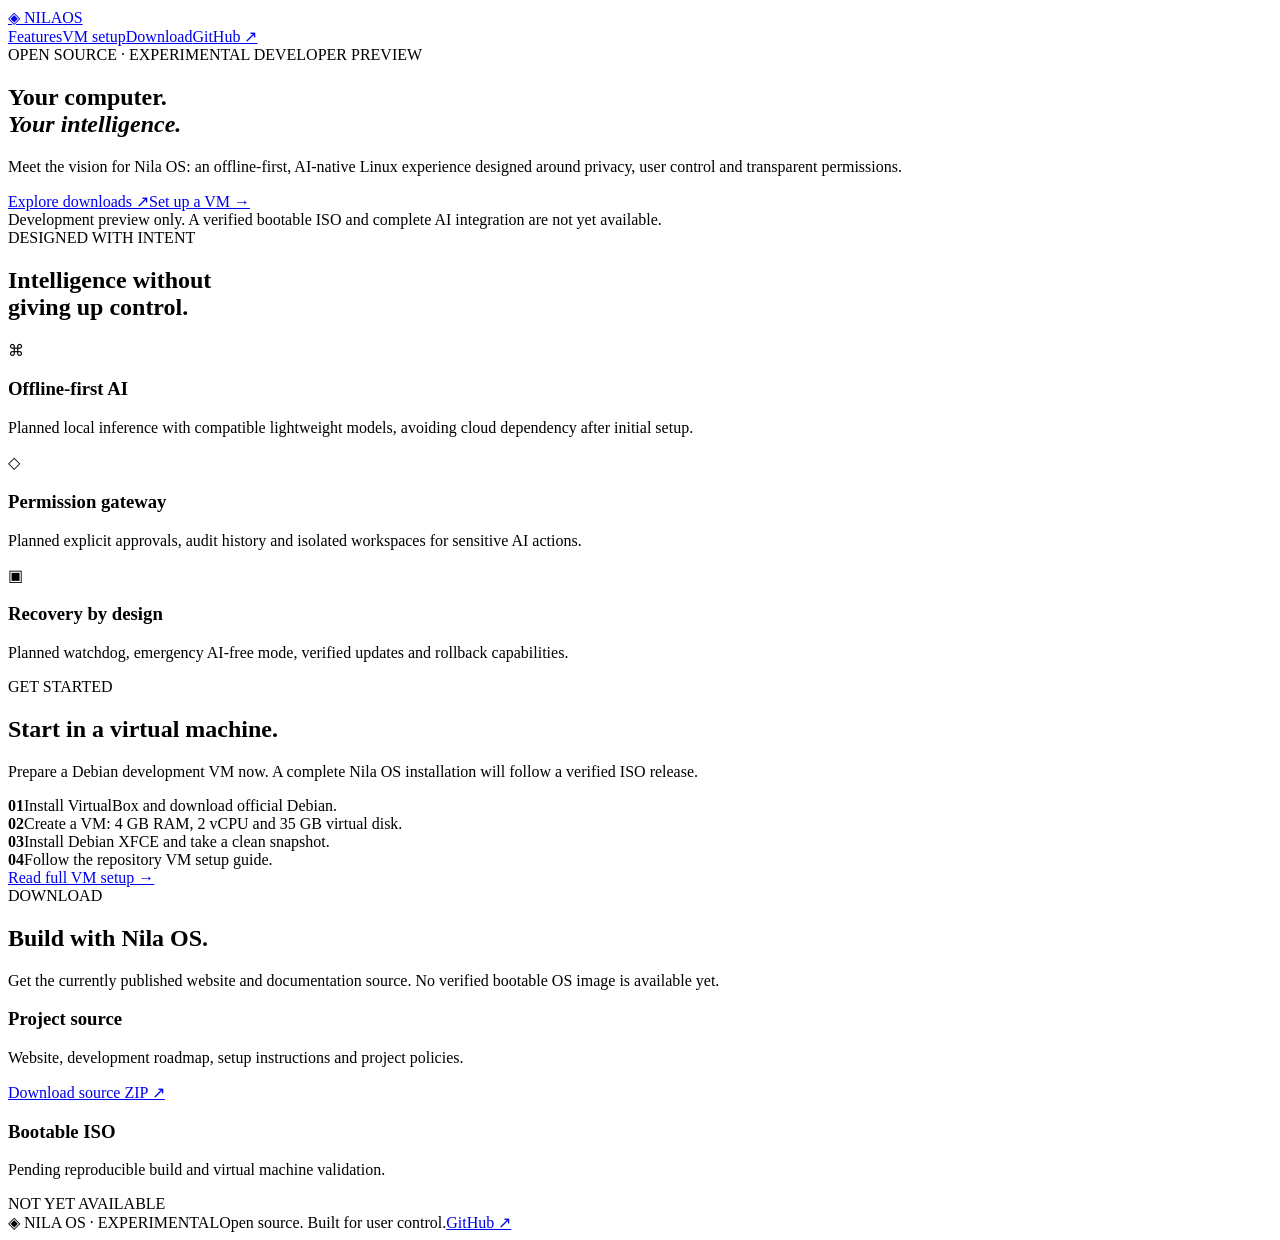
==== site/index.html @ c25e47f3 "Add Nila OS website and professional project documentation" ====
<!doctype html><html lang="en"><head><meta charset="utf-8"><meta name="viewport" content="width=device-width,initial-scale=1"><meta name="theme-color" content="#07130f"><meta name="description" content="Nila OS — experimental offline-first AI-native Linux project. Explore the roadmap, source and VM setup."><title>Nila OS — Your computer, your intelligence.</title><link rel="stylesheet" href="style.css"></head><body><header><a class="logo" href="#">◈ NILA<span>OS</span></a><nav><a href="#features">Features</a><a href="#install">VM setup</a><a href="#download">Download</a><a href="https://github.com/nadeemmhdm/nila-os">GitHub ↗</a></nav></header><main><section class="hero"><div class="eyebrow"><span class="dot"></span> OPEN SOURCE · EXPERIMENTAL DEVELOPER PREVIEW</div><h1>Your computer.<br><em>Your intelligence.</em></h1><p>Meet the vision for Nila OS: an offline-first, AI-native Linux experience designed around privacy, user control and transparent permissions.</p><div class="actions"><a class="primary" href="#download">Explore downloads ↗</a><a class="secondary" href="#install">Set up a VM →</a></div><div class="notice">Development preview only. A verified bootable ISO and complete AI integration are not yet available.</div></section><section id="features"><div class="eyebrow">DESIGNED WITH INTENT</div><h2>Intelligence without<br>giving up control.</h2><div class="grid"><article><div class="symbol">⌘</div><h3>Offline-first AI</h3><p>Planned local inference with compatible lightweight models, avoiding cloud dependency after initial setup.</p></article><article><div class="symbol">◇</div><h3>Permission gateway</h3><p>Planned explicit approvals, audit history and isolated workspaces for sensitive AI actions.</p></article><article><div class="symbol">▣</div><h3>Recovery by design</h3><p>Planned watchdog, emergency AI-free mode, verified updates and rollback capabilities.</p></article></div></section><section id="install"><div class="eyebrow">GET STARTED</div><h2>Start in a virtual machine.</h2><p>Prepare a Debian development VM now. A complete Nila OS installation will follow a verified ISO release.</p><div class="steps"><div><b>01</b><span>Install VirtualBox and download official Debian.</span></div><div><b>02</b><span>Create a VM: 4 GB RAM, 2 vCPU and 35 GB virtual disk.</span></div><div><b>03</b><span>Install Debian XFCE and take a clean snapshot.</span></div><div><b>04</b><span>Follow the repository VM setup guide.</span></div></div><a class="secondary" href="https://github.com/nadeemmhdm/nila-os/blob/main/docs/VM_SETUP.md">Read full VM setup →</a></section><section id="download"><div class="eyebrow">DOWNLOAD</div><h2>Build with Nila OS.</h2><p>Get the currently published website and documentation source. No verified bootable OS image is available yet.</p><div class="download"><div><h3>Project source</h3><p>Website, development roadmap, setup instructions and project policies.</p></div><a class="primary" href="https://github.com/nadeemmhdm/nila-os/archive/refs/heads/main.zip">Download source ZIP ↗</a></div><div class="download"><div><h3>Bootable ISO</h3><p>Pending reproducible build and virtual machine validation.</p></div><span class="unavailable">NOT YET AVAILABLE</span></div></section></main><footer><span>◈ NILA OS · EXPERIMENTAL</span><span>Open source. Built for user control.</span><a href="https://github.com/nadeemmhdm/nila-os">GitHub ↗</a></footer></body></html>
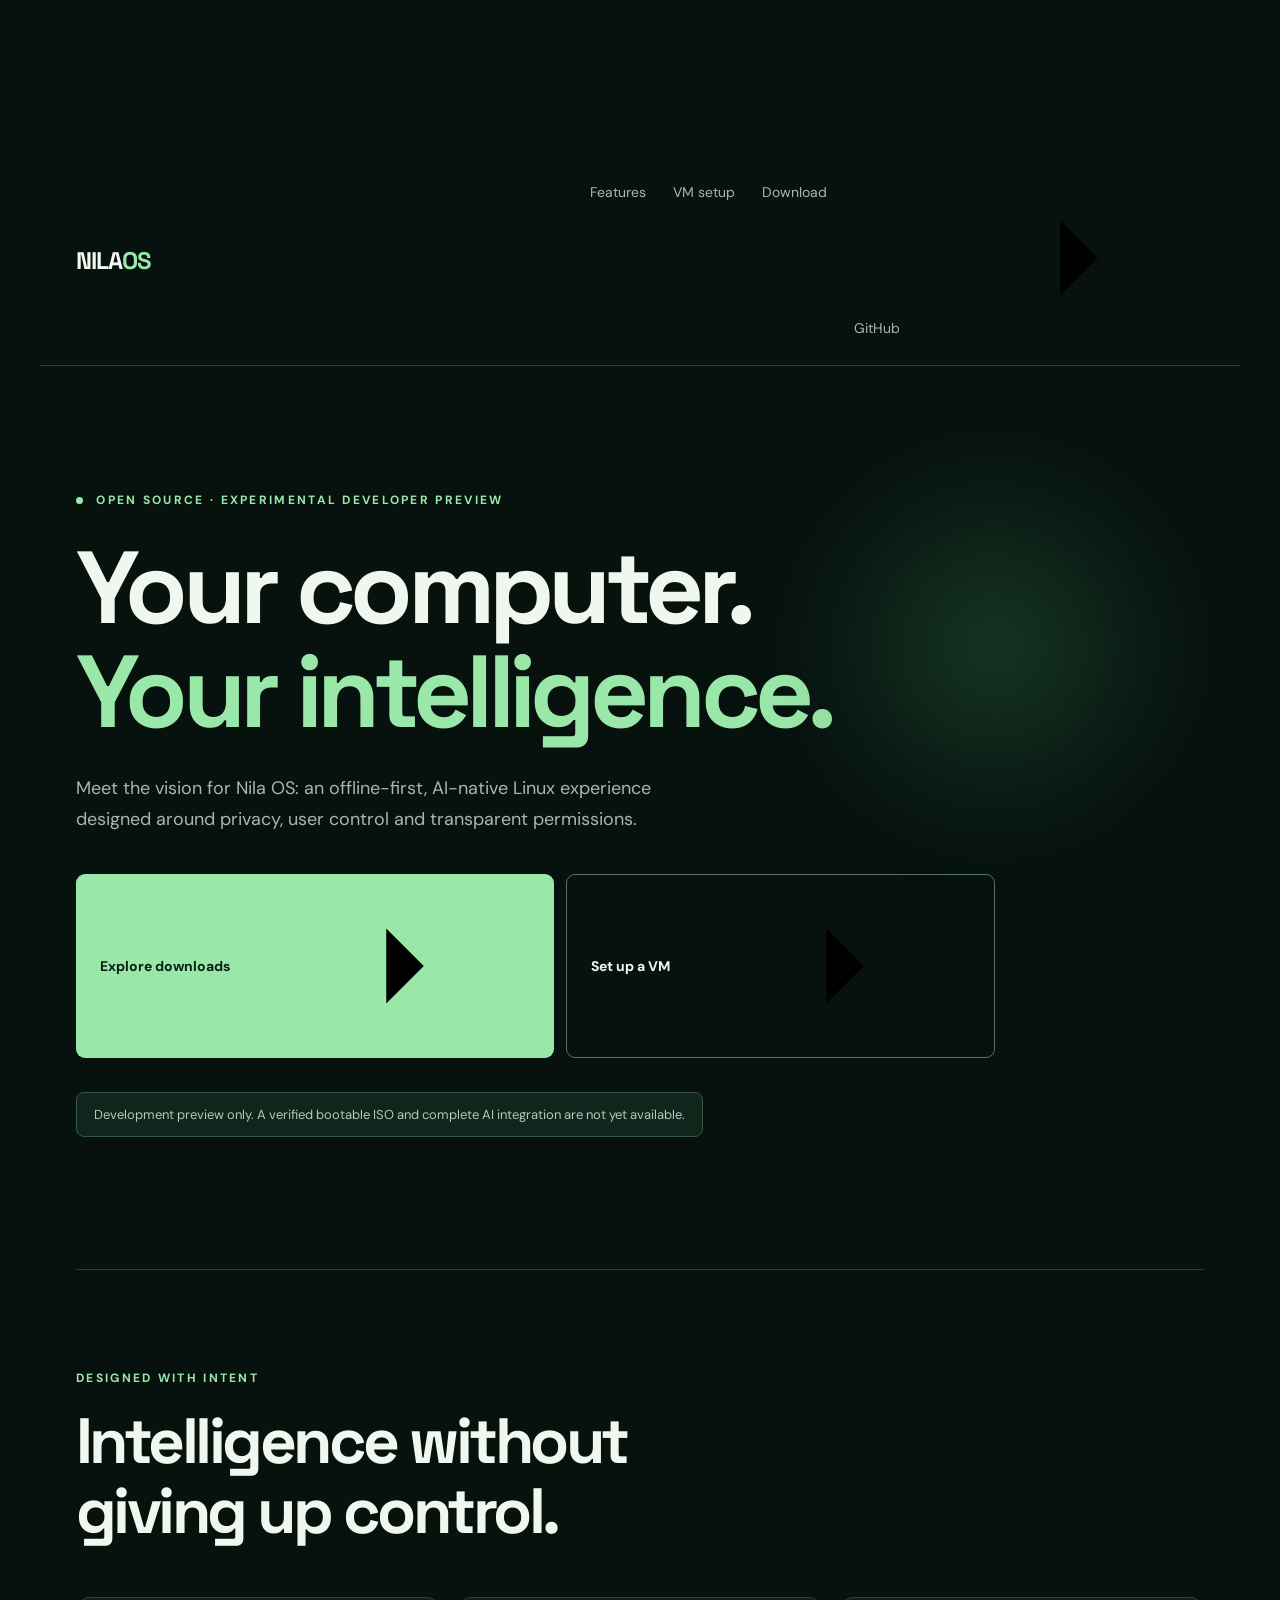
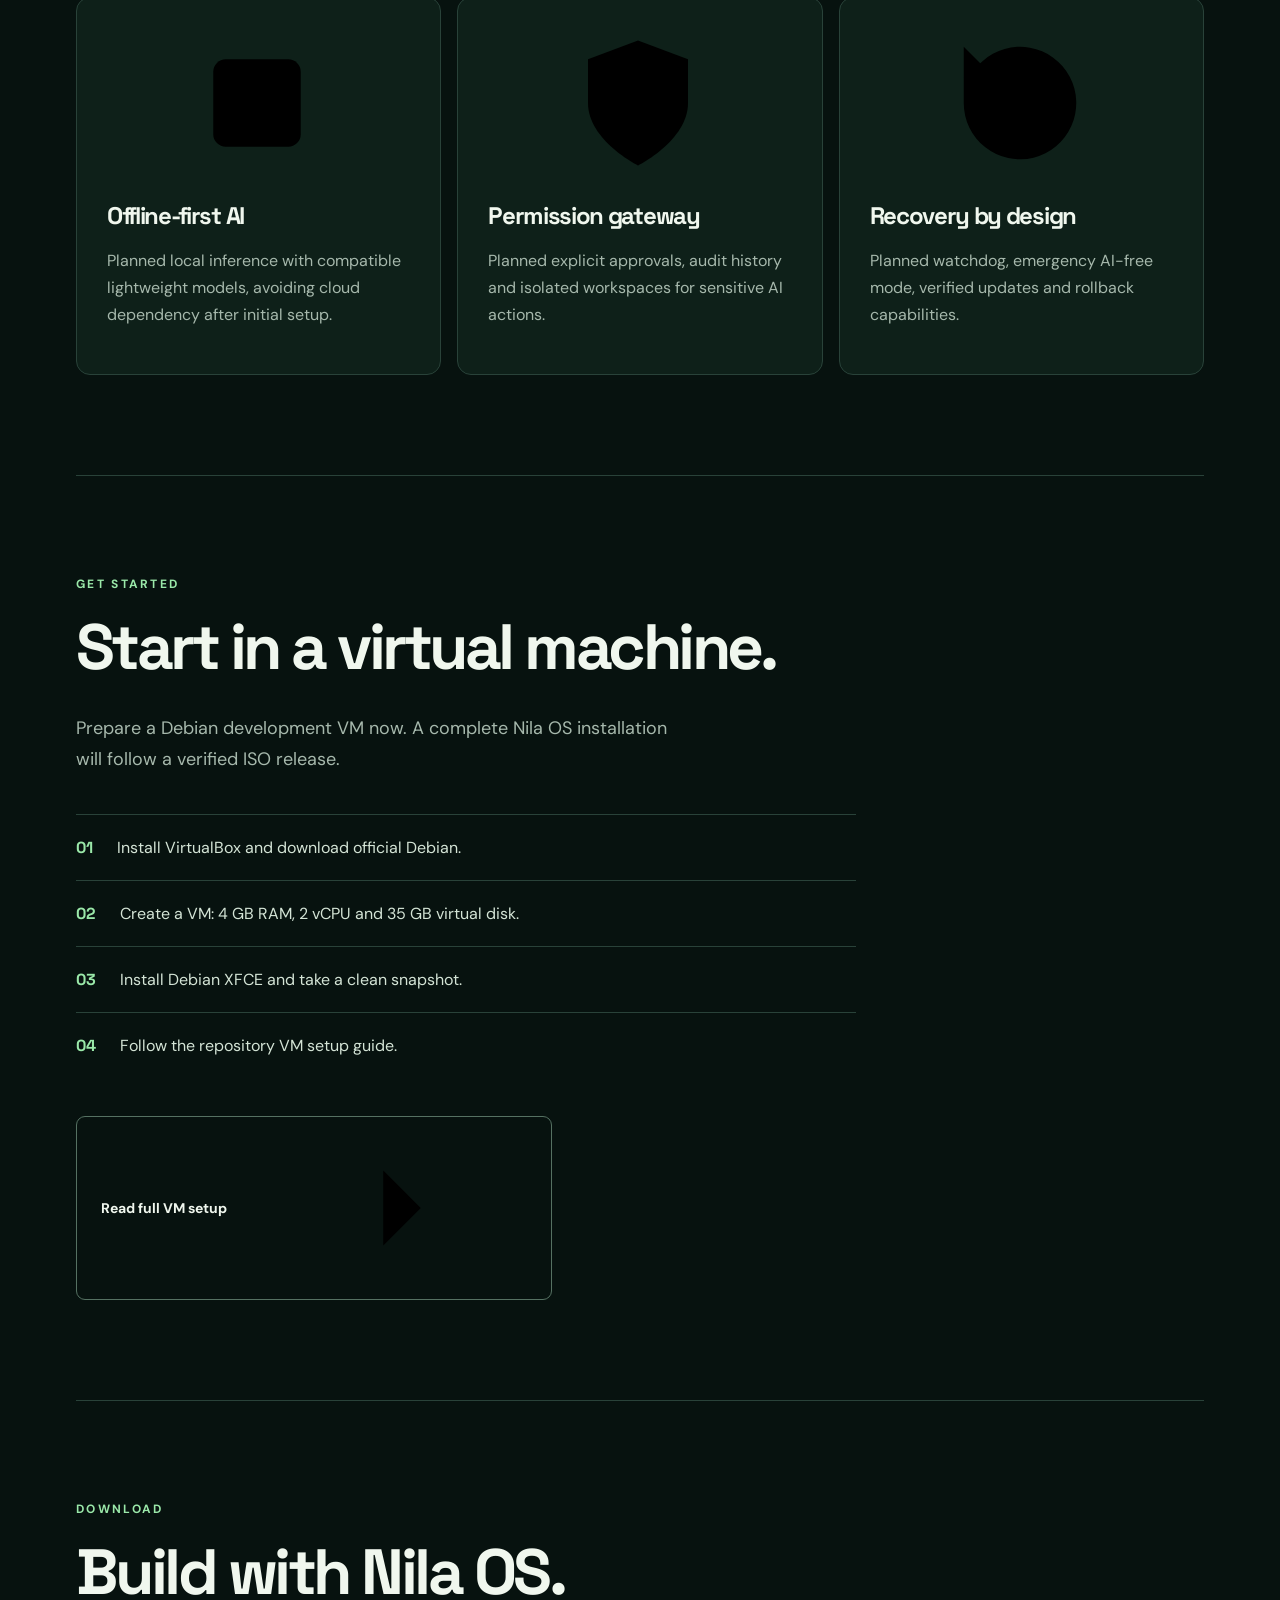
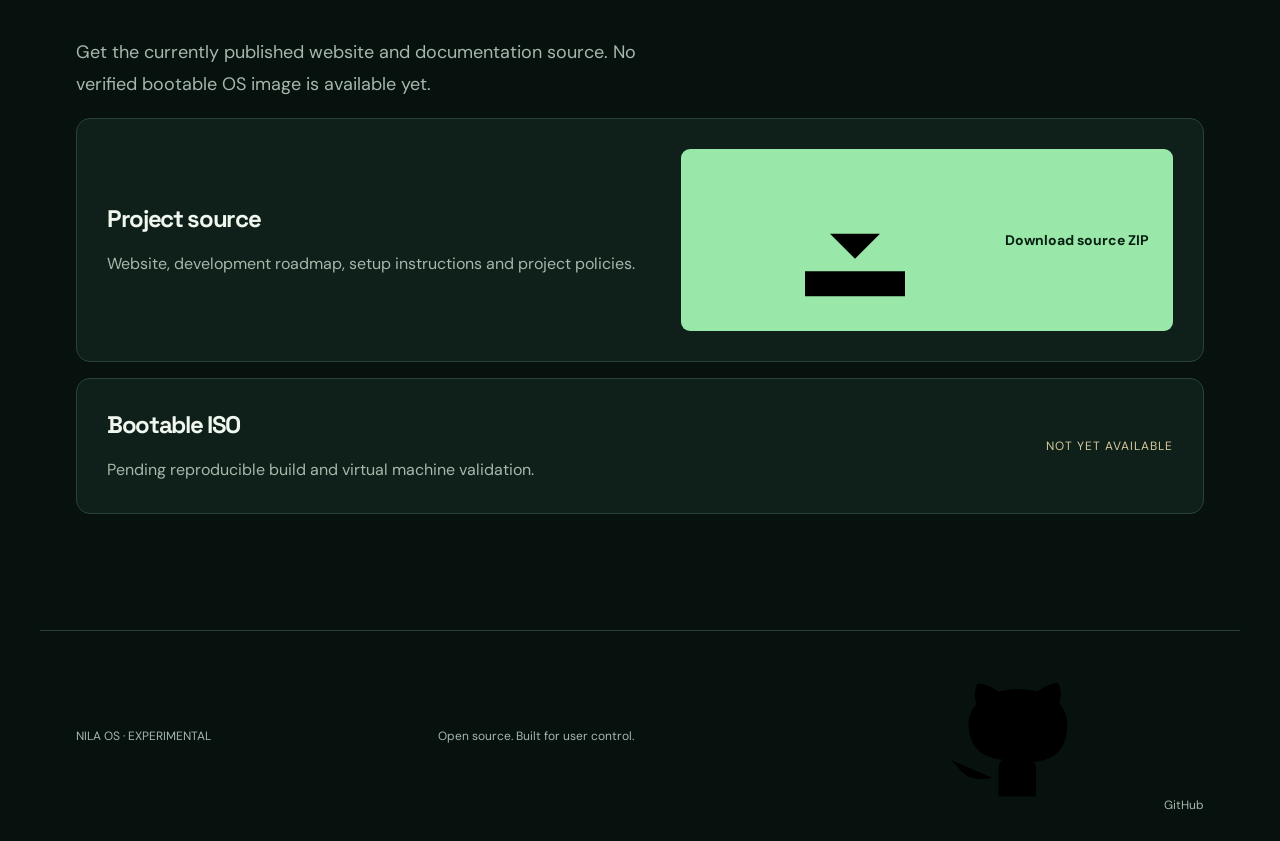
==== commit 3e97c2c5: "Replace decorative symbols with animated SVG icon system" ====
--- a/site/index.html
+++ b/site/index.html
@@ -1 +1,10 @@
-<!doctype html><html lang="en"><head><meta charset="utf-8"><meta name="viewport" content="width=device-width,initial-scale=1"><meta name="theme-color" content="#07130f"><meta name="description" content="Nila OS — experimental offline-first AI-native Linux project. Explore the roadmap, source and VM setup."><title>Nila OS — Your computer, your intelligence.</title><link rel="stylesheet" href="style.css"></head><body><header><a class="logo" href="#">◈ NILA<span>OS</span></a><nav><a href="#features">Features</a><a href="#install">VM setup</a><a href="#download">Download</a><a href="https://github.com/nadeemmhdm/nila-os">GitHub ↗</a></nav></header><main><section class="hero"><div class="eyebrow"><span class="dot"></span> OPEN SOURCE · EXPERIMENTAL DEVELOPER PREVIEW</div><h1>Your computer.<br><em>Your intelligence.</em></h1><p>Meet the vision for Nila OS: an offline-first, AI-native Linux experience designed around privacy, user control and transparent permissions.</p><div class="actions"><a class="primary" href="#download">Explore downloads ↗</a><a class="secondary" href="#install">Set up a VM →</a></div><div class="notice">Development preview only. A verified bootable ISO and complete AI integration are not yet available.</div></section><section id="features"><div class="eyebrow">DESIGNED WITH INTENT</div><h2>Intelligence without<br>giving up control.</h2><div class="grid"><article><div class="symbol">⌘</div><h3>Offline-first AI</h3><p>Planned local inference with compatible lightweight models, avoiding cloud dependency after initial setup.</p></article><article><div class="symbol">◇</div><h3>Permission gateway</h3><p>Planned explicit approvals, audit history and isolated workspaces for sensitive AI actions.</p></article><article><div class="symbol">▣</div><h3>Recovery by design</h3><p>Planned watchdog, emergency AI-free mode, verified updates and rollback capabilities.</p></article></div></section><section id="install"><div class="eyebrow">GET STARTED</div><h2>Start in a virtual machine.</h2><p>Prepare a Debian development VM now. A complete Nila OS installation will follow a verified ISO release.</p><div class="steps"><div><b>01</b><span>Install VirtualBox and download official Debian.</span></div><div><b>02</b><span>Create a VM: 4 GB RAM, 2 vCPU and 35 GB virtual disk.</span></div><div><b>03</b><span>Install Debian XFCE and take a clean snapshot.</span></div><div><b>04</b><span>Follow the repository VM setup guide.</span></div></div><a class="secondary" href="https://github.com/nadeemmhdm/nila-os/blob/main/docs/VM_SETUP.md">Read full VM setup →</a></section><section id="download"><div class="eyebrow">DOWNLOAD</div><h2>Build with Nila OS.</h2><p>Get the currently published website and documentation source. No verified bootable OS image is available yet.</p><div class="download"><div><h3>Project source</h3><p>Website, development roadmap, setup instructions and project policies.</p></div><a class="primary" href="https://github.com/nadeemmhdm/nila-os/archive/refs/heads/main.zip">Download source ZIP ↗</a></div><div class="download"><div><h3>Bootable ISO</h3><p>Pending reproducible build and virtual machine validation.</p></div><span class="unavailable">NOT YET AVAILABLE</span></div></section></main><footer><span>◈ NILA OS · EXPERIMENTAL</span><span>Open source. Built for user control.</span><a href="https://github.com/nadeemmhdm/nila-os">GitHub ↗</a></footer></body></html>+<!doctype html>
+<html lang="en"><head><meta charset="utf-8"><meta name="viewport" content="width=device-width,initial-scale=1"><meta name="theme-color" content="#07130f"><meta name="description" content="Nila OS — experimental offline-first AI-native Linux project. Explore the roadmap, source and VM setup."><title>Nila OS — Your computer, your intelligence.</title><link rel="stylesheet" href="style.css"></head>
+<body>
+<svg class="icon-sprite" xmlns="http://www.w3.org/2000/svg" aria-hidden="true"><symbol id="i-cpu" viewBox="0 0 24 24"><rect x="5" y="5" width="14" height="14" rx="2"/><rect x="9" y="9" width="6" height="6"/><path d="M9 1v4m6-4v4M9 19v4m6-4v4M1 9h4m-4 6h4m14-6h4m-4 6h4"/></symbol><symbol id="i-shield" viewBox="0 0 24 24"><path d="M12 22s8-4 8-10V5l-8-3-8 3v7c0 6 8 10 8 10Z"/><path d="m9 12 2 2 4-4"/></symbol><symbol id="i-rotate" viewBox="0 0 24 24"><path d="M3 12a9 9 0 1 0 3-6.7L3 8"/><path d="M3 3v5h5"/></symbol><symbol id="i-arrow" viewBox="0 0 24 24"><path d="M5 12h14m-6-6 6 6-6 6"/></symbol><symbol id="i-download" viewBox="0 0 24 24"><path d="M12 3v12m-4-4 4 4 4-4M4 17v4h16v-4"/></symbol><symbol id="i-git" viewBox="0 0 24 24"><path d="M9 19c-5 1-5-2-7-3m14 6v-3.5c0-1 .2-1.6-.5-2 2.8-.3 5.5-1.3 5.5-6.1a4.7 4.7 0 0 0-1.3-3.3 4.2 4.2 0 0 0-.1-3.2s-1.1-.3-3.4 1.3a12 12 0 0 0-6.2 0C7.7 3.6 6.6 4 6.6 4a4.2 4.2 0 0 0-.1 3.2A4.7 4.7 0 0 0 5.2 10c0 4.8 2.7 5.8 5.5 6.1-.7.4-.7 1.1-.7 2V22"/></symbol></svg>
+<header><a class="logo" href="#" aria-label="Nila OS home"><span class="brand-mark" aria-hidden="true"><span></span><span></span><span></span></span> NILA<span>OS</span></a><nav><a href="#features">Features</a><a href="#install">VM setup</a><a href="#download">Download</a><a href="https://github.com/nadeemmhdm/nila-os">GitHub <svg class="icon tiny"><use href="#i-arrow"/></svg></a></nav></header>
+<main><section class="hero"><div class="eyebrow"><span class="dot"></span> OPEN SOURCE · EXPERIMENTAL DEVELOPER PREVIEW</div><h1>Your computer.<br><em>Your intelligence.</em></h1><p>Meet the vision for Nila OS: an offline-first, AI-native Linux experience designed around privacy, user control and transparent permissions.</p><div class="actions"><a class="primary" href="#download">Explore downloads <svg class="icon"><use href="#i-arrow"/></svg></a><a class="secondary" href="#install">Set up a VM <svg class="icon"><use href="#i-arrow"/></svg></a></div><div class="notice">Development preview only. A verified bootable ISO and complete AI integration are not yet available.</div></section>
+<section id="features"><div class="eyebrow">DESIGNED WITH INTENT</div><h2>Intelligence without<br>giving up control.</h2><div class="grid"><article><div class="symbol"><svg class="icon feature-icon"><use href="#i-cpu"/></svg></div><h3>Offline-first AI</h3><p>Planned local inference with compatible lightweight models, avoiding cloud dependency after initial setup.</p></article><article><div class="symbol"><svg class="icon feature-icon"><use href="#i-shield"/></svg></div><h3>Permission gateway</h3><p>Planned explicit approvals, audit history and isolated workspaces for sensitive AI actions.</p></article><article><div class="symbol"><svg class="icon feature-icon"><use href="#i-rotate"/></svg></div><h3>Recovery by design</h3><p>Planned watchdog, emergency AI-free mode, verified updates and rollback capabilities.</p></article></div></section>
+<section id="install"><div class="eyebrow">GET STARTED</div><h2>Start in a virtual machine.</h2><p>Prepare a Debian development VM now. A complete Nila OS installation will follow a verified ISO release.</p><div class="steps"><div><b>01</b><span>Install VirtualBox and download official Debian.</span></div><div><b>02</b><span>Create a VM: 4 GB RAM, 2 vCPU and 35 GB virtual disk.</span></div><div><b>03</b><span>Install Debian XFCE and take a clean snapshot.</span></div><div><b>04</b><span>Follow the repository VM setup guide.</span></div></div><a class="secondary" href="https://github.com/nadeemmhdm/nila-os/blob/main/docs/VM_SETUP.md">Read full VM setup <svg class="icon"><use href="#i-arrow"/></svg></a></section>
+<section id="download"><div class="eyebrow">DOWNLOAD</div><h2>Build with Nila OS.</h2><p>Get the currently published website and documentation source. No verified bootable OS image is available yet.</p><div class="download"><div><h3>Project source</h3><p>Website, development roadmap, setup instructions and project policies.</p></div><a class="primary" href="https://github.com/nadeemmhdm/nila-os/archive/refs/heads/main.zip"><svg class="icon"><use href="#i-download"/></svg> Download source ZIP</a></div><div class="download"><div><h3>Bootable ISO</h3><p>Pending reproducible build and virtual machine validation.</p></div><span class="unavailable">NOT YET AVAILABLE</span></div></section></main>
+<footer><span class="footer-brand"><span class="brand-mark small" aria-hidden="true"><span></span><span></span><span></span></span> NILA OS · EXPERIMENTAL</span><span>Open source. Built for user control.</span><a href="https://github.com/nadeemmhdm/nila-os"><svg class="icon"><use href="#i-git"/></svg> GitHub</a></footer></body></html>
--- a/site/style.css
+++ b/site/style.css
@@ -0,0 +1 @@
+@import url('https://fonts.googleapis.com/css2?family=DM+Sans:wght@400;500;600;700&family=Space+Grotesk:wght@400;500;600;700&display=swap');:root{color-scheme:dark;--bg:#07120f;--card:#0e2019;--line:#294239;--text:#f0f7ee;--muted:#a6b8ac;--accent:#9ae8a9}*{box-sizing:border-box}html{scroll-behavior:smooth}body{margin:0;background:var(--bg);color:var(--text);font-family:'DM Sans',sans-serif}a{color:inherit;text-decoration:none}header,footer{display:flex;justify-content:space-between;align-items:center;gap:20px;max-width:1200px;margin:auto;padding:28px 36px}header{border-bottom:1px solid var(--line)}.logo{font:700 24px 'Space Grotesk',sans-serif;letter-spacing:-1px}.logo span{color:var(--accent)}nav{display:flex;gap:27px;font-size:14px;color:var(--muted)}nav a:hover,footer a:hover{color:var(--accent)}main{max-width:1200px;margin:auto;padding:0 36px}.hero{padding:126px 0 132px;position:relative}.hero:after{content:'';position:absolute;width:420px;height:420px;right:0;top:70px;background:radial-gradient(circle,#275f3c80,transparent 67%);pointer-events:none;filter:blur(35px)}.eyebrow{font-size:12px;letter-spacing:2.3px;font-weight:700;color:var(--accent)}.dot{display:inline-block;width:7px;height:7px;background:var(--accent);border-radius:50%;margin-right:8px}h1,h2,h3{font-family:'Space Grotesk',sans-serif;letter-spacing:-.055em}h1{font-size:clamp(57px,8vw,112px);line-height:1.02;margin:28px 0}h1 em{font-style:normal;color:var(--accent)}h2{font-size:clamp(38px,5vw,66px);line-height:1.1;margin:20px 0 30px}h3{font-size:24px;margin:12px 0}.hero>p,section>p{max-width:610px;font-size:18px;line-height:1.75;color:var(--muted)}.actions{display:flex;gap:12px;margin-top:38px;flex-wrap:wrap}.primary,.secondary{display:inline-flex;align-items:center;justify-content:center;padding:16px 24px;border-radius:9px;font-weight:700;font-size:14px;transition:transform .2s}.primary{background:var(--accent);color:#082013}.secondary{border:1px solid #557162;color:var(--text)}.primary:hover,.secondary:hover{transform:translateY(-2px)}.notice{display:inline-block;margin-top:34px;color:#b4c9b8;background:#10251c;border:1px solid #345943;border-radius:8px;padding:13px 17px;font-size:13px;max-width:630px}section:not(.hero){padding:100px 0;border-top:1px solid var(--line)}.grid{display:grid;grid-template-columns:repeat(3,1fr);gap:16px;margin-top:50px}.grid article,.download{border:1px solid var(--line);background:var(--card);border-radius:14px;padding:30px}.symbol{font-size:32px;color:var(--accent)}.grid p,.download p{color:var(--muted);line-height:1.7}.steps{margin:38px 0;max-width:780px}.steps>div{display:flex;gap:24px;align-items:center;border-top:1px solid var(--line);padding:22px 0;color:#d4e4d6}.steps b{color:var(--accent);font-family:'Space Grotesk',sans-serif}.download{display:flex;justify-content:space-between;align-items:center;gap:25px;margin:16px 0}.download h3{margin-top:0}.download p{margin-bottom:0}.unavailable{font-size:12px;color:#d6c99d;white-space:nowrap;letter-spacing:1px}footer{border-top:1px solid var(--line);color:var(--muted);font-size:12px} @media(max-width:720px){header,footer{padding:22px}main{padding:0 22px}nav{gap:12px;font-size:12px;flex-wrap:wrap}.hero{padding:85px 0}.grid{grid-template-columns:1fr}.download{align-items:flex-start;flex-direction:column}section:not(.hero){padding:70px 0}h1{font-size:clamp(52px,11vw,76px)}}
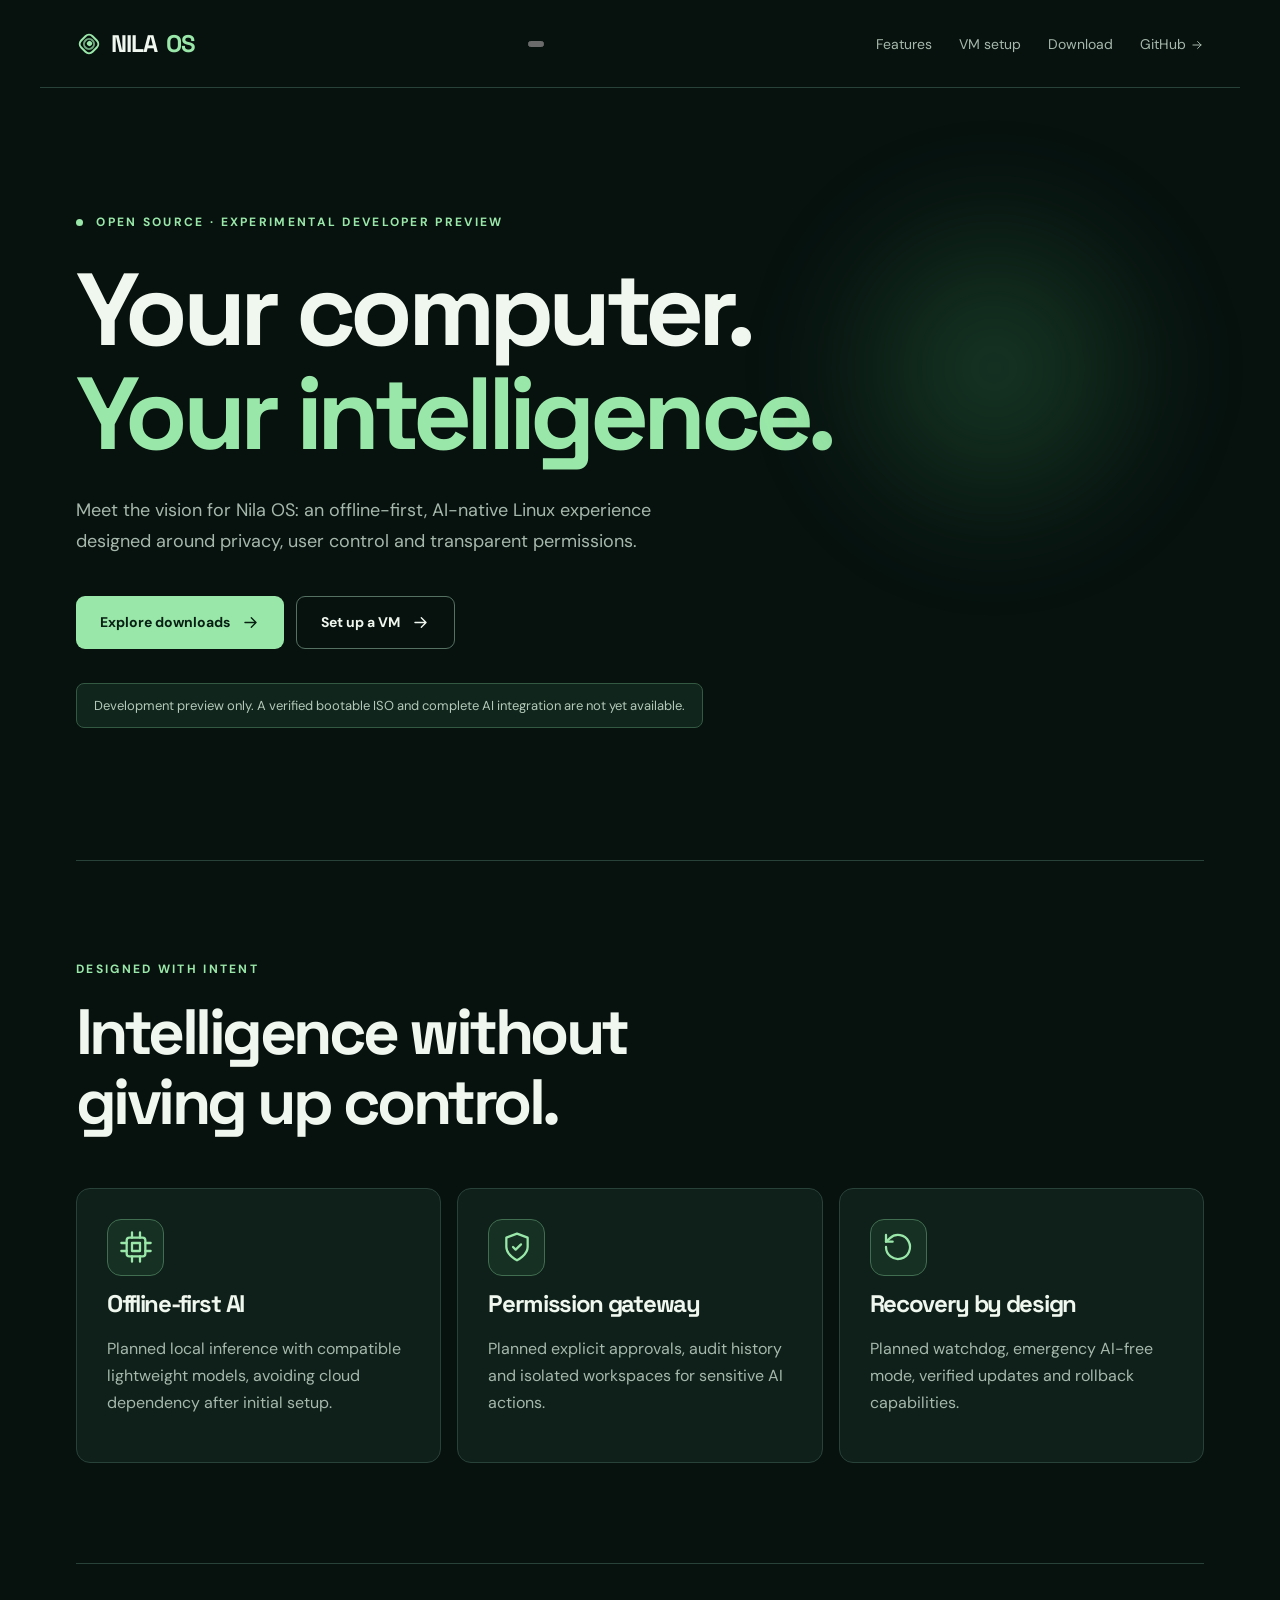
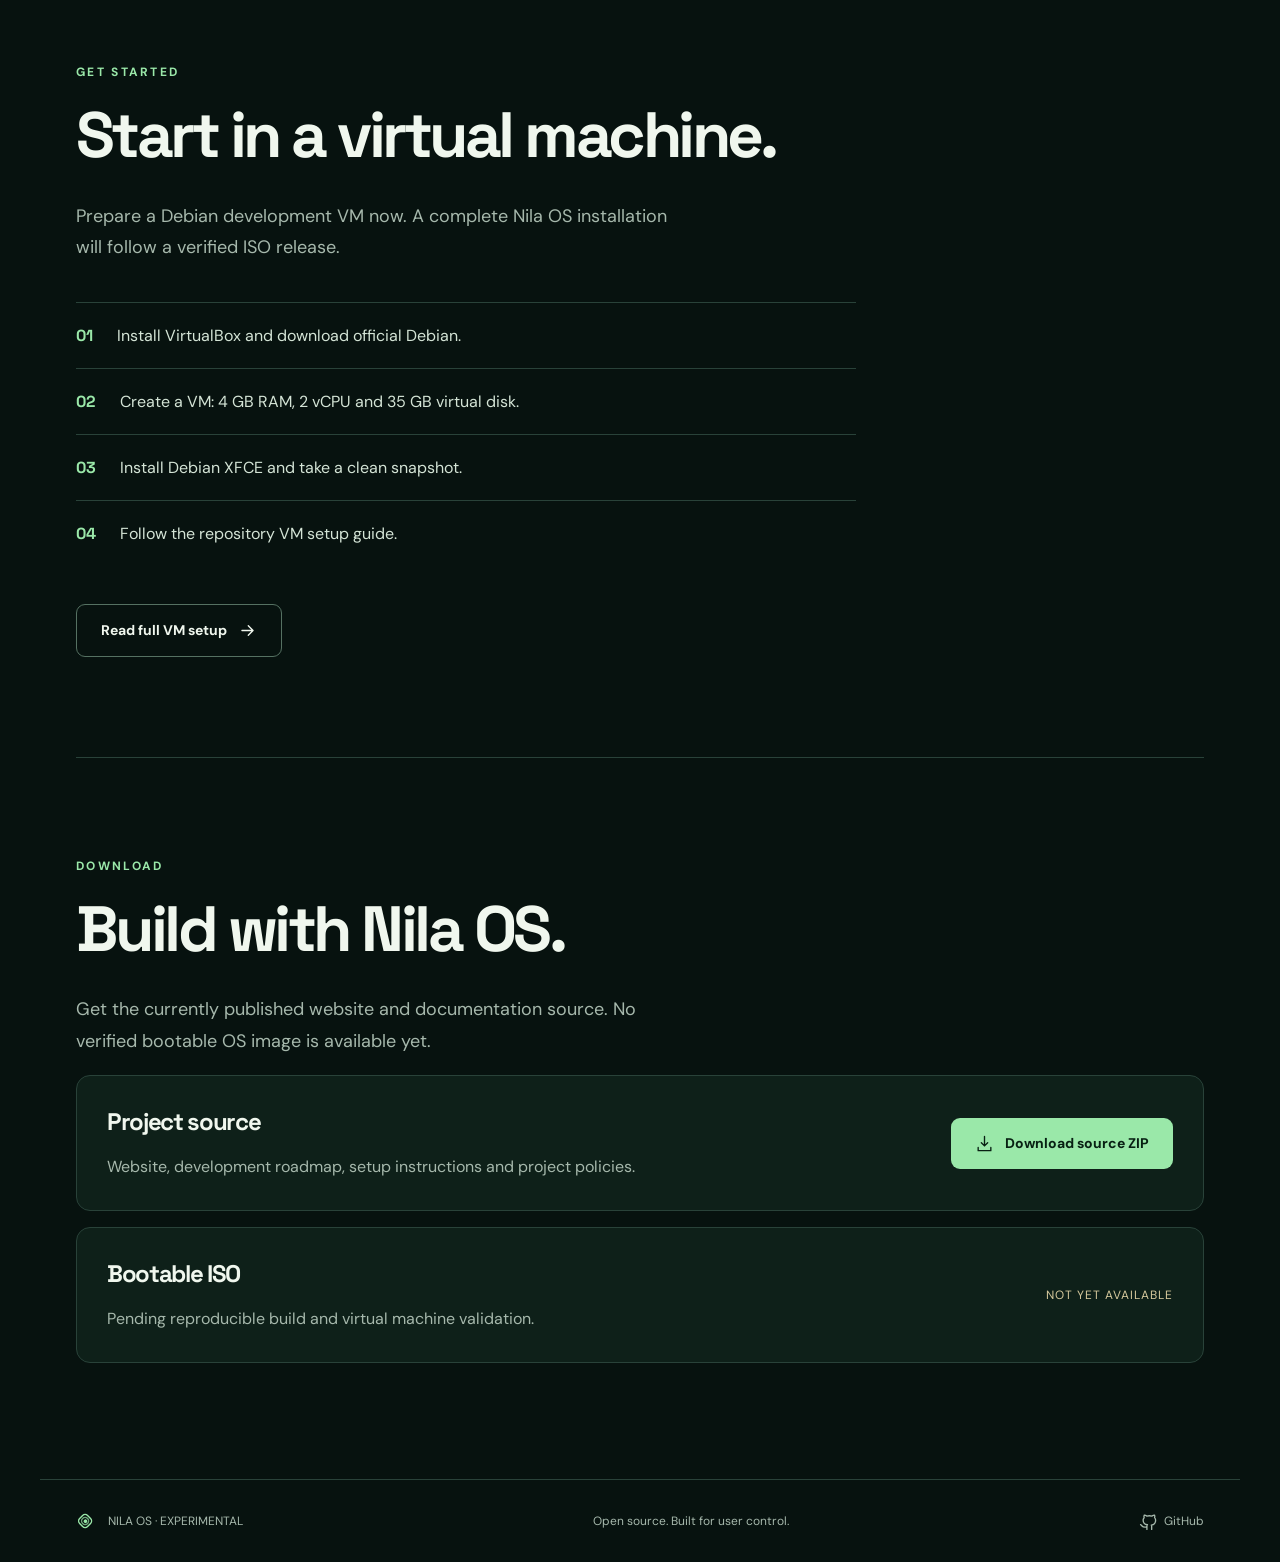
==== commit 4040f63d: "Add accessible animated mobile hamburger navigation and scroll reveal hooks" ====
--- a/site/index.html
+++ b/site/index.html
@@ -1,10 +1,10 @@
 <!doctype html>
-<html lang="en"><head><meta charset="utf-8"><meta name="viewport" content="width=device-width,initial-scale=1"><meta name="theme-color" content="#07130f"><meta name="description" content="Nila OS — experimental offline-first AI-native Linux project. Explore the roadmap, source and VM setup."><title>Nila OS — Your computer, your intelligence.</title><link rel="stylesheet" href="style.css"></head>
+<html lang="en"><head><meta charset="utf-8"><meta name="viewport" content="width=device-width,initial-scale=1"><meta name="theme-color" content="#07130f"><meta name="description" content="Nila OS — experimental offline-first AI-native Linux project. Explore the roadmap, source and VM setup."><title>Nila OS — Your computer, your intelligence.</title><link rel="stylesheet" href="style.css"><script src="app.js" defer></script></head>
 <body>
 <svg class="icon-sprite" xmlns="http://www.w3.org/2000/svg" aria-hidden="true"><symbol id="i-cpu" viewBox="0 0 24 24"><rect x="5" y="5" width="14" height="14" rx="2"/><rect x="9" y="9" width="6" height="6"/><path d="M9 1v4m6-4v4M9 19v4m6-4v4M1 9h4m-4 6h4m14-6h4m-4 6h4"/></symbol><symbol id="i-shield" viewBox="0 0 24 24"><path d="M12 22s8-4 8-10V5l-8-3-8 3v7c0 6 8 10 8 10Z"/><path d="m9 12 2 2 4-4"/></symbol><symbol id="i-rotate" viewBox="0 0 24 24"><path d="M3 12a9 9 0 1 0 3-6.7L3 8"/><path d="M3 3v5h5"/></symbol><symbol id="i-arrow" viewBox="0 0 24 24"><path d="M5 12h14m-6-6 6 6-6 6"/></symbol><symbol id="i-download" viewBox="0 0 24 24"><path d="M12 3v12m-4-4 4 4 4-4M4 17v4h16v-4"/></symbol><symbol id="i-git" viewBox="0 0 24 24"><path d="M9 19c-5 1-5-2-7-3m14 6v-3.5c0-1 .2-1.6-.5-2 2.8-.3 5.5-1.3 5.5-6.1a4.7 4.7 0 0 0-1.3-3.3 4.2 4.2 0 0 0-.1-3.2s-1.1-.3-3.4 1.3a12 12 0 0 0-6.2 0C7.7 3.6 6.6 4 6.6 4a4.2 4.2 0 0 0-.1 3.2A4.7 4.7 0 0 0 5.2 10c0 4.8 2.7 5.8 5.5 6.1-.7.4-.7 1.1-.7 2V22"/></symbol></svg>
-<header><a class="logo" href="#" aria-label="Nila OS home"><span class="brand-mark" aria-hidden="true"><span></span><span></span><span></span></span> NILA<span>OS</span></a><nav><a href="#features">Features</a><a href="#install">VM setup</a><a href="#download">Download</a><a href="https://github.com/nadeemmhdm/nila-os">GitHub <svg class="icon tiny"><use href="#i-arrow"/></svg></a></nav></header>
-<main><section class="hero"><div class="eyebrow"><span class="dot"></span> OPEN SOURCE · EXPERIMENTAL DEVELOPER PREVIEW</div><h1>Your computer.<br><em>Your intelligence.</em></h1><p>Meet the vision for Nila OS: an offline-first, AI-native Linux experience designed around privacy, user control and transparent permissions.</p><div class="actions"><a class="primary" href="#download">Explore downloads <svg class="icon"><use href="#i-arrow"/></svg></a><a class="secondary" href="#install">Set up a VM <svg class="icon"><use href="#i-arrow"/></svg></a></div><div class="notice">Development preview only. A verified bootable ISO and complete AI integration are not yet available.</div></section>
-<section id="features"><div class="eyebrow">DESIGNED WITH INTENT</div><h2>Intelligence without<br>giving up control.</h2><div class="grid"><article><div class="symbol"><svg class="icon feature-icon"><use href="#i-cpu"/></svg></div><h3>Offline-first AI</h3><p>Planned local inference with compatible lightweight models, avoiding cloud dependency after initial setup.</p></article><article><div class="symbol"><svg class="icon feature-icon"><use href="#i-shield"/></svg></div><h3>Permission gateway</h3><p>Planned explicit approvals, audit history and isolated workspaces for sensitive AI actions.</p></article><article><div class="symbol"><svg class="icon feature-icon"><use href="#i-rotate"/></svg></div><h3>Recovery by design</h3><p>Planned watchdog, emergency AI-free mode, verified updates and rollback capabilities.</p></article></div></section>
-<section id="install"><div class="eyebrow">GET STARTED</div><h2>Start in a virtual machine.</h2><p>Prepare a Debian development VM now. A complete Nila OS installation will follow a verified ISO release.</p><div class="steps"><div><b>01</b><span>Install VirtualBox and download official Debian.</span></div><div><b>02</b><span>Create a VM: 4 GB RAM, 2 vCPU and 35 GB virtual disk.</span></div><div><b>03</b><span>Install Debian XFCE and take a clean snapshot.</span></div><div><b>04</b><span>Follow the repository VM setup guide.</span></div></div><a class="secondary" href="https://github.com/nadeemmhdm/nila-os/blob/main/docs/VM_SETUP.md">Read full VM setup <svg class="icon"><use href="#i-arrow"/></svg></a></section>
-<section id="download"><div class="eyebrow">DOWNLOAD</div><h2>Build with Nila OS.</h2><p>Get the currently published website and documentation source. No verified bootable OS image is available yet.</p><div class="download"><div><h3>Project source</h3><p>Website, development roadmap, setup instructions and project policies.</p></div><a class="primary" href="https://github.com/nadeemmhdm/nila-os/archive/refs/heads/main.zip"><svg class="icon"><use href="#i-download"/></svg> Download source ZIP</a></div><div class="download"><div><h3>Bootable ISO</h3><p>Pending reproducible build and virtual machine validation.</p></div><span class="unavailable">NOT YET AVAILABLE</span></div></section></main>
+<header class="site-header"><a class="logo" href="#" aria-label="Nila OS home"><span class="brand-mark" aria-hidden="true"><span></span><span></span><span></span></span> NILA<span>OS</span></a><button class="menu-toggle" type="button" aria-label="Open navigation" aria-controls="site-nav" aria-expanded="false"><span></span><span></span><span></span></button><nav id="site-nav" aria-label="Main navigation"><a href="#features">Features</a><a href="#install">VM setup</a><a href="#download">Download</a><a href="https://github.com/nadeemmhdm/nila-os">GitHub <svg class="icon tiny"><use href="#i-arrow"/></svg></a></nav></header>
+<main><section class="hero reveal"><div class="eyebrow"><span class="dot"></span> OPEN SOURCE · EXPERIMENTAL DEVELOPER PREVIEW</div><h1>Your computer.<br><em>Your intelligence.</em></h1><p>Meet the vision for Nila OS: an offline-first, AI-native Linux experience designed around privacy, user control and transparent permissions.</p><div class="actions"><a class="primary" href="#download">Explore downloads <svg class="icon"><use href="#i-arrow"/></svg></a><a class="secondary" href="#install">Set up a VM <svg class="icon"><use href="#i-arrow"/></svg></a></div><div class="notice">Development preview only. A verified bootable ISO and complete AI integration are not yet available.</div></section>
+<section class="reveal" id="features"><div class="eyebrow">DESIGNED WITH INTENT</div><h2>Intelligence without<br>giving up control.</h2><div class="grid"><article class="reveal"><div class="symbol"><svg class="icon feature-icon"><use href="#i-cpu"/></svg></div><h3>Offline-first AI</h3><p>Planned local inference with compatible lightweight models, avoiding cloud dependency after initial setup.</p></article><article class="reveal"><div class="symbol"><svg class="icon feature-icon"><use href="#i-shield"/></svg></div><h3>Permission gateway</h3><p>Planned explicit approvals, audit history and isolated workspaces for sensitive AI actions.</p></article><article class="reveal"><div class="symbol"><svg class="icon feature-icon"><use href="#i-rotate"/></svg></div><h3>Recovery by design</h3><p>Planned watchdog, emergency AI-free mode, verified updates and rollback capabilities.</p></article></div></section>
+<section class="reveal" id="install"><div class="eyebrow">GET STARTED</div><h2>Start in a virtual machine.</h2><p>Prepare a Debian development VM now. A complete Nila OS installation will follow a verified ISO release.</p><div class="steps"><div><b>01</b><span>Install VirtualBox and download official Debian.</span></div><div><b>02</b><span>Create a VM: 4 GB RAM, 2 vCPU and 35 GB virtual disk.</span></div><div><b>03</b><span>Install Debian XFCE and take a clean snapshot.</span></div><div><b>04</b><span>Follow the repository VM setup guide.</span></div></div><a class="secondary" href="https://github.com/nadeemmhdm/nila-os/blob/main/docs/VM_SETUP.md">Read full VM setup <svg class="icon"><use href="#i-arrow"/></svg></a></section>
+<section class="reveal" id="download"><div class="eyebrow">DOWNLOAD</div><h2>Build with Nila OS.</h2><p>Get the currently published website and documentation source. No verified bootable OS image is available yet.</p><div class="download"><div><h3>Project source</h3><p>Website, development roadmap, setup instructions and project policies.</p></div><a class="primary" href="https://github.com/nadeemmhdm/nila-os/archive/refs/heads/main.zip"><svg class="icon"><use href="#i-download"/></svg> Download source ZIP</a></div><div class="download"><div><h3>Bootable ISO</h3><p>Pending reproducible build and virtual machine validation.</p></div><span class="unavailable">NOT YET AVAILABLE</span></div></section></main>
 <footer><span class="footer-brand"><span class="brand-mark small" aria-hidden="true"><span></span><span></span><span></span></span> NILA OS · EXPERIMENTAL</span><span>Open source. Built for user control.</span><a href="https://github.com/nadeemmhdm/nila-os"><svg class="icon"><use href="#i-git"/></svg> GitHub</a></footer></body></html>
--- a/site/style.css
+++ b/site/style.css
@@ -1 +1,15 @@
-@import url('https://fonts.googleapis.com/css2?family=DM+Sans:wght@400;500;600;700&family=Space+Grotesk:wght@400;500;600;700&display=swap');:root{color-scheme:dark;--bg:#07120f;--card:#0e2019;--line:#294239;--text:#f0f7ee;--muted:#a6b8ac;--accent:#9ae8a9}*{box-sizing:border-box}html{scroll-behavior:smooth}body{margin:0;background:var(--bg);color:var(--text);font-family:'DM Sans',sans-serif}a{color:inherit;text-decoration:none}header,footer{display:flex;justify-content:space-between;align-items:center;gap:20px;max-width:1200px;margin:auto;padding:28px 36px}header{border-bottom:1px solid var(--line)}.logo{font:700 24px 'Space Grotesk',sans-serif;letter-spacing:-1px}.logo span{color:var(--accent)}nav{display:flex;gap:27px;font-size:14px;color:var(--muted)}nav a:hover,footer a:hover{color:var(--accent)}main{max-width:1200px;margin:auto;padding:0 36px}.hero{padding:126px 0 132px;position:relative}.hero:after{content:'';position:absolute;width:420px;height:420px;right:0;top:70px;background:radial-gradient(circle,#275f3c80,transparent 67%);pointer-events:none;filter:blur(35px)}.eyebrow{font-size:12px;letter-spacing:2.3px;font-weight:700;color:var(--accent)}.dot{display:inline-block;width:7px;height:7px;background:var(--accent);border-radius:50%;margin-right:8px}h1,h2,h3{font-family:'Space Grotesk',sans-serif;letter-spacing:-.055em}h1{font-size:clamp(57px,8vw,112px);line-height:1.02;margin:28px 0}h1 em{font-style:normal;color:var(--accent)}h2{font-size:clamp(38px,5vw,66px);line-height:1.1;margin:20px 0 30px}h3{font-size:24px;margin:12px 0}.hero>p,section>p{max-width:610px;font-size:18px;line-height:1.75;color:var(--muted)}.actions{display:flex;gap:12px;margin-top:38px;flex-wrap:wrap}.primary,.secondary{display:inline-flex;align-items:center;justify-content:center;padding:16px 24px;border-radius:9px;font-weight:700;font-size:14px;transition:transform .2s}.primary{background:var(--accent);color:#082013}.secondary{border:1px solid #557162;color:var(--text)}.primary:hover,.secondary:hover{transform:translateY(-2px)}.notice{display:inline-block;margin-top:34px;color:#b4c9b8;background:#10251c;border:1px solid #345943;border-radius:8px;padding:13px 17px;font-size:13px;max-width:630px}section:not(.hero){padding:100px 0;border-top:1px solid var(--line)}.grid{display:grid;grid-template-columns:repeat(3,1fr);gap:16px;margin-top:50px}.grid article,.download{border:1px solid var(--line);background:var(--card);border-radius:14px;padding:30px}.symbol{font-size:32px;color:var(--accent)}.grid p,.download p{color:var(--muted);line-height:1.7}.steps{margin:38px 0;max-width:780px}.steps>div{display:flex;gap:24px;align-items:center;border-top:1px solid var(--line);padding:22px 0;color:#d4e4d6}.steps b{color:var(--accent);font-family:'Space Grotesk',sans-serif}.download{display:flex;justify-content:space-between;align-items:center;gap:25px;margin:16px 0}.download h3{margin-top:0}.download p{margin-bottom:0}.unavailable{font-size:12px;color:#d6c99d;white-space:nowrap;letter-spacing:1px}footer{border-top:1px solid var(--line);color:var(--muted);font-size:12px} @media(max-width:720px){header,footer{padding:22px}main{padding:0 22px}nav{gap:12px;font-size:12px;flex-wrap:wrap}.hero{padding:85px 0}.grid{grid-template-columns:1fr}.download{align-items:flex-start;flex-direction:column}section:not(.hero){padding:70px 0}h1{font-size:clamp(52px,11vw,76px)}}+@import url('https://fonts.googleapis.com/css2?family=DM+Sans:wght@400;500;600;700&family=Space+Grotesk:wght@400;500;600;700&display=swap');
+:root{color-scheme:dark;--bg:#07120f;--card:#0e2019;--line:#294239;--text:#f0f7ee;--muted:#a6b8ac;--accent:#9ae8a9}
+*{box-sizing:border-box}html{scroll-behavior:smooth}body{margin:0;background:var(--bg);color:var(--text);font-family:'DM Sans',sans-serif}a{color:inherit;text-decoration:none}
+header,footer{display:flex;justify-content:space-between;align-items:center;gap:20px;max-width:1200px;margin:auto;padding:28px 36px}header{border-bottom:1px solid var(--line)}.logo{font:700 24px 'Space Grotesk',sans-serif;letter-spacing:-1px;display:inline-flex;align-items:center;gap:9px}.logo>span:last-child{color:var(--accent)}
+nav{display:flex;gap:27px;font-size:14px;color:var(--muted)}nav a:hover,footer a:hover{color:var(--accent)}main{max-width:1200px;margin:auto;padding:0 36px}.hero{padding:126px 0 132px;position:relative}.hero:after{content:'';position:absolute;width:420px;height:420px;right:0;top:70px;background:radial-gradient(circle,#275f3c80,transparent 67%);pointer-events:none;filter:blur(35px)}
+.eyebrow{font-size:12px;letter-spacing:2.3px;font-weight:700;color:var(--accent)}.dot{display:inline-block;width:7px;height:7px;background:var(--accent);border-radius:50%;margin-right:8px;animation:pulse 2.3s ease-in-out infinite}
+h1,h2,h3{font-family:'Space Grotesk',sans-serif;letter-spacing:-.055em}h1{font-size:clamp(57px,8vw,112px);line-height:1.02;margin:28px 0}h1 em{font-style:normal;color:var(--accent)}h2{font-size:clamp(38px,5vw,66px);line-height:1.1;margin:20px 0 30px}h3{font-size:24px;margin:12px 0}.hero>p,section>p{max-width:610px;font-size:18px;line-height:1.75;color:var(--muted)}
+.actions{display:flex;gap:12px;margin-top:38px;flex-wrap:wrap}.primary,.secondary{display:inline-flex;align-items:center;justify-content:center;gap:11px;padding:16px 24px;border-radius:9px;font-weight:700;font-size:14px;transition:transform .25s,background .25s}.primary{background:var(--accent);color:#082013}.secondary{border:1px solid #557162;color:var(--text)}.primary:hover,.secondary:hover{transform:translateY(-3px)}a:hover .icon{transform:translateX(3px)}
+.notice{display:inline-block;margin-top:34px;color:#b4c9b8;background:#10251c;border:1px solid #345943;border-radius:8px;padding:13px 17px;font-size:13px;max-width:630px}section:not(.hero){padding:100px 0;border-top:1px solid var(--line)}
+.grid{display:grid;grid-template-columns:repeat(3,1fr);gap:16px;margin-top:50px}.grid article,.download{border:1px solid var(--line);background:var(--card);border-radius:14px;padding:30px}.grid article{transition:transform .3s,border-color .3s,box-shadow .3s}.grid article:hover{transform:translateY(-6px);border-color:#56876a;box-shadow:0 14px 35px #0003}.grid p,.download p{color:var(--muted);line-height:1.7}
+.icon-sprite{position:absolute;width:0;height:0;overflow:hidden}.icon{width:19px;height:19px;stroke:currentColor;stroke-width:1.7;stroke-linecap:round;stroke-linejoin:round;fill:none;flex-shrink:0;vertical-align:middle;transition:transform .25s}.icon.tiny{width:14px;height:14px}.feature-icon{width:32px;height:32px;animation:icon-float 3.6s ease-in-out infinite}.grid article:nth-child(2) .feature-icon{animation-delay:.45s}.grid article:nth-child(3) .feature-icon{animation-delay:.9s}.grid article:hover .feature-icon{animation:icon-bounce .6s ease-in-out}.symbol{display:grid;place-items:center;width:57px;height:57px;color:var(--accent);border:1px solid #416e50;background:#173024;border-radius:14px}
+.brand-mark{display:inline-flex;position:relative;width:26px;height:26px;align-items:center;justify-content:center;flex-shrink:0}.brand-mark span{position:absolute;width:18px;height:18px;border:2px solid var(--accent);border-radius:6px;transform:rotate(45deg);animation:mark-spin 8s ease-in-out infinite}.brand-mark span:nth-child(2){width:12px;height:12px;opacity:.7;animation-direction:reverse}.brand-mark span:nth-child(3){width:5px;height:5px;background:var(--accent);border:0;border-radius:2px;animation:none}.brand-mark.small{transform:scale(.7);transform-origin:left center}
+.steps{margin:38px 0;max-width:780px}.steps>div{display:flex;gap:24px;align-items:center;border-top:1px solid var(--line);padding:22px 0;color:#d4e4d6}.steps b{color:var(--accent);font-family:'Space Grotesk',sans-serif}.download{display:flex;justify-content:space-between;align-items:center;gap:25px;margin:16px 0}.download h3{margin-top:0}.download p{margin-bottom:0}.unavailable{font-size:12px;color:#d6c99d;white-space:nowrap;letter-spacing:1px}footer{border-top:1px solid var(--line);color:var(--muted);font-size:12px}.footer-brand,footer a{display:inline-flex;align-items:center;gap:6px}
+@keyframes icon-float{0%,100%{transform:translateY(0)}50%{transform:translateY(-5px)}}@keyframes icon-bounce{0%,100%{transform:translateY(0)}50%{transform:translateY(-8px) rotate(-6deg)}}@keyframes pulse{0%,100%{opacity:1;box-shadow:0 0 0 0 #9ae8a955}50%{opacity:.7;box-shadow:0 0 0 6px #9ae8a900}}@keyframes mark-spin{0%,100%{transform:rotate(45deg)}50%{transform:rotate(135deg)}}
+@media(max-width:720px){header,footer{padding:22px;flex-wrap:wrap}main{padding:0 22px}nav{gap:12px;font-size:12px;flex-wrap:wrap}.hero{padding:85px 0}.grid{grid-template-columns:1fr}.download{align-items:flex-start;flex-direction:column}section:not(.hero){padding:70px 0}h1{font-size:clamp(52px,11vw,76px)}}@media(prefers-reduced-motion:reduce){*,*::before,*::after{animation:none!important;transition:none!important;scroll-behavior:auto!important}}
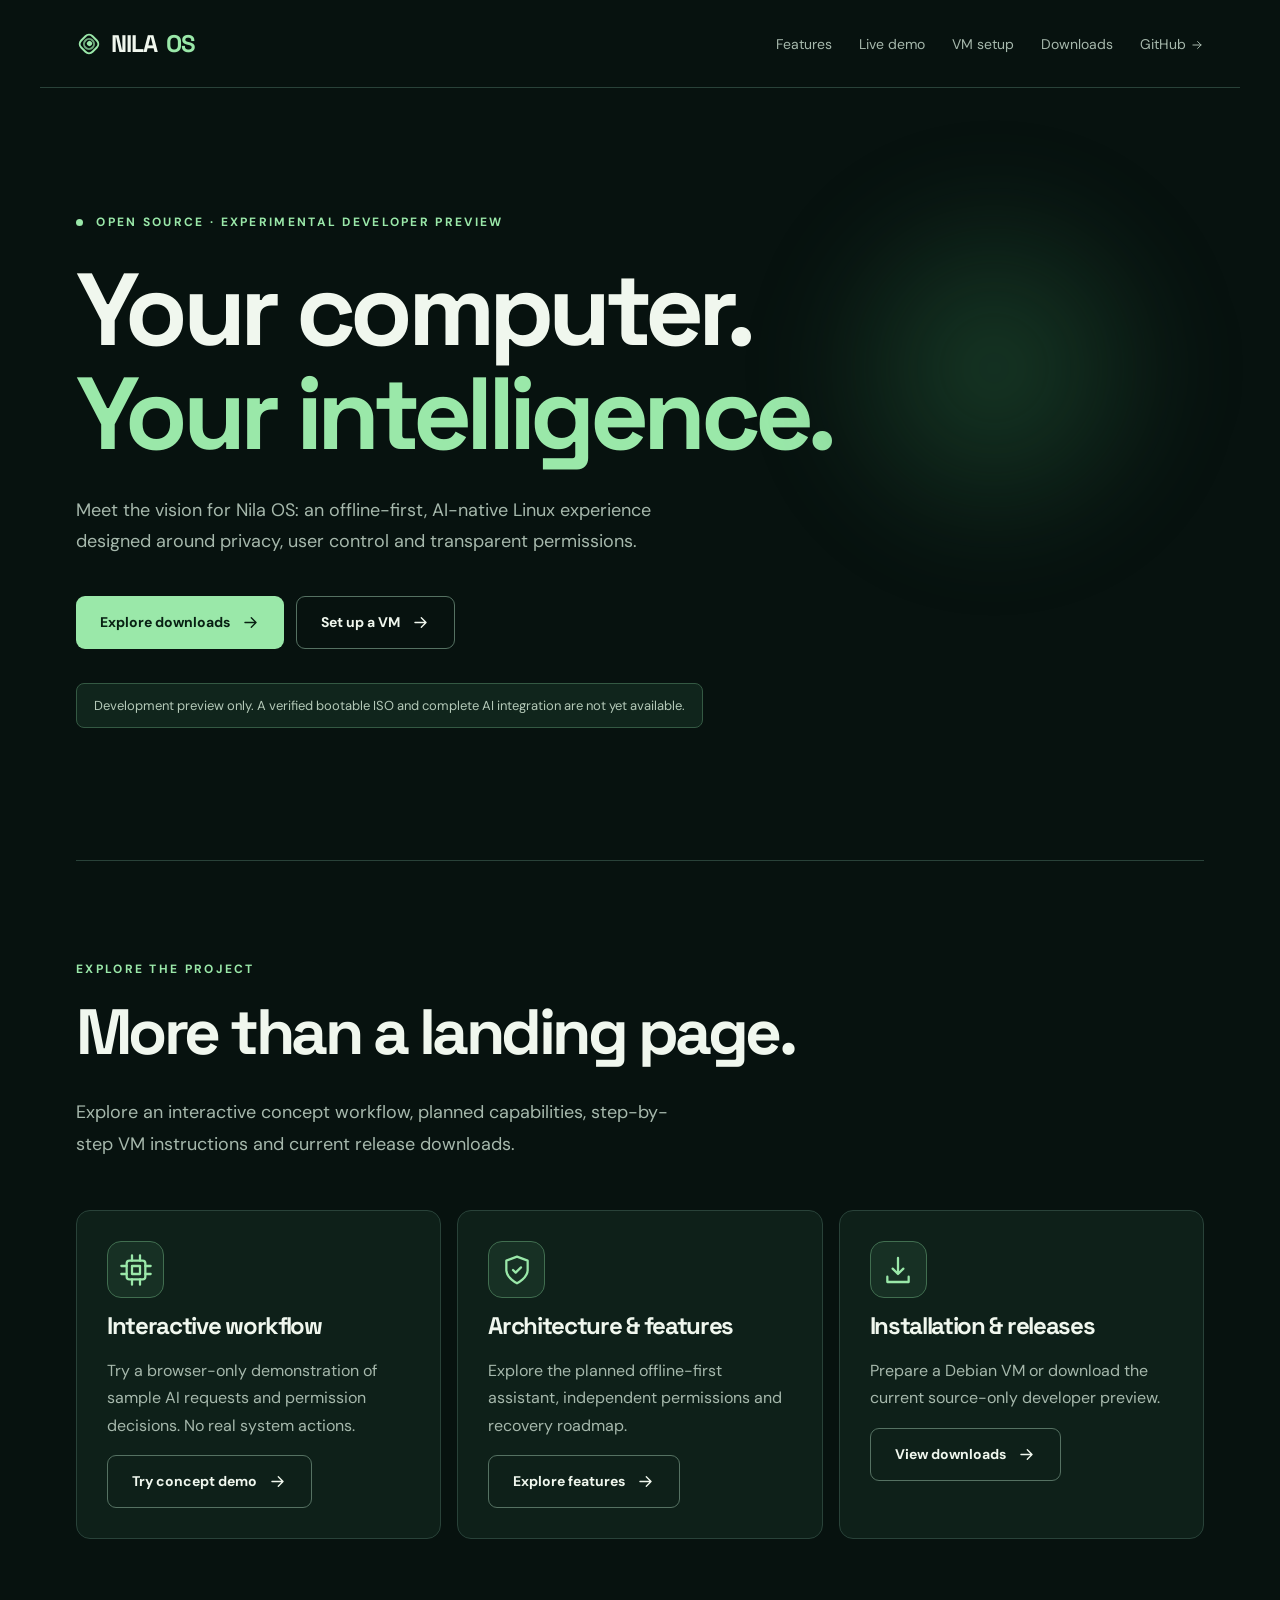
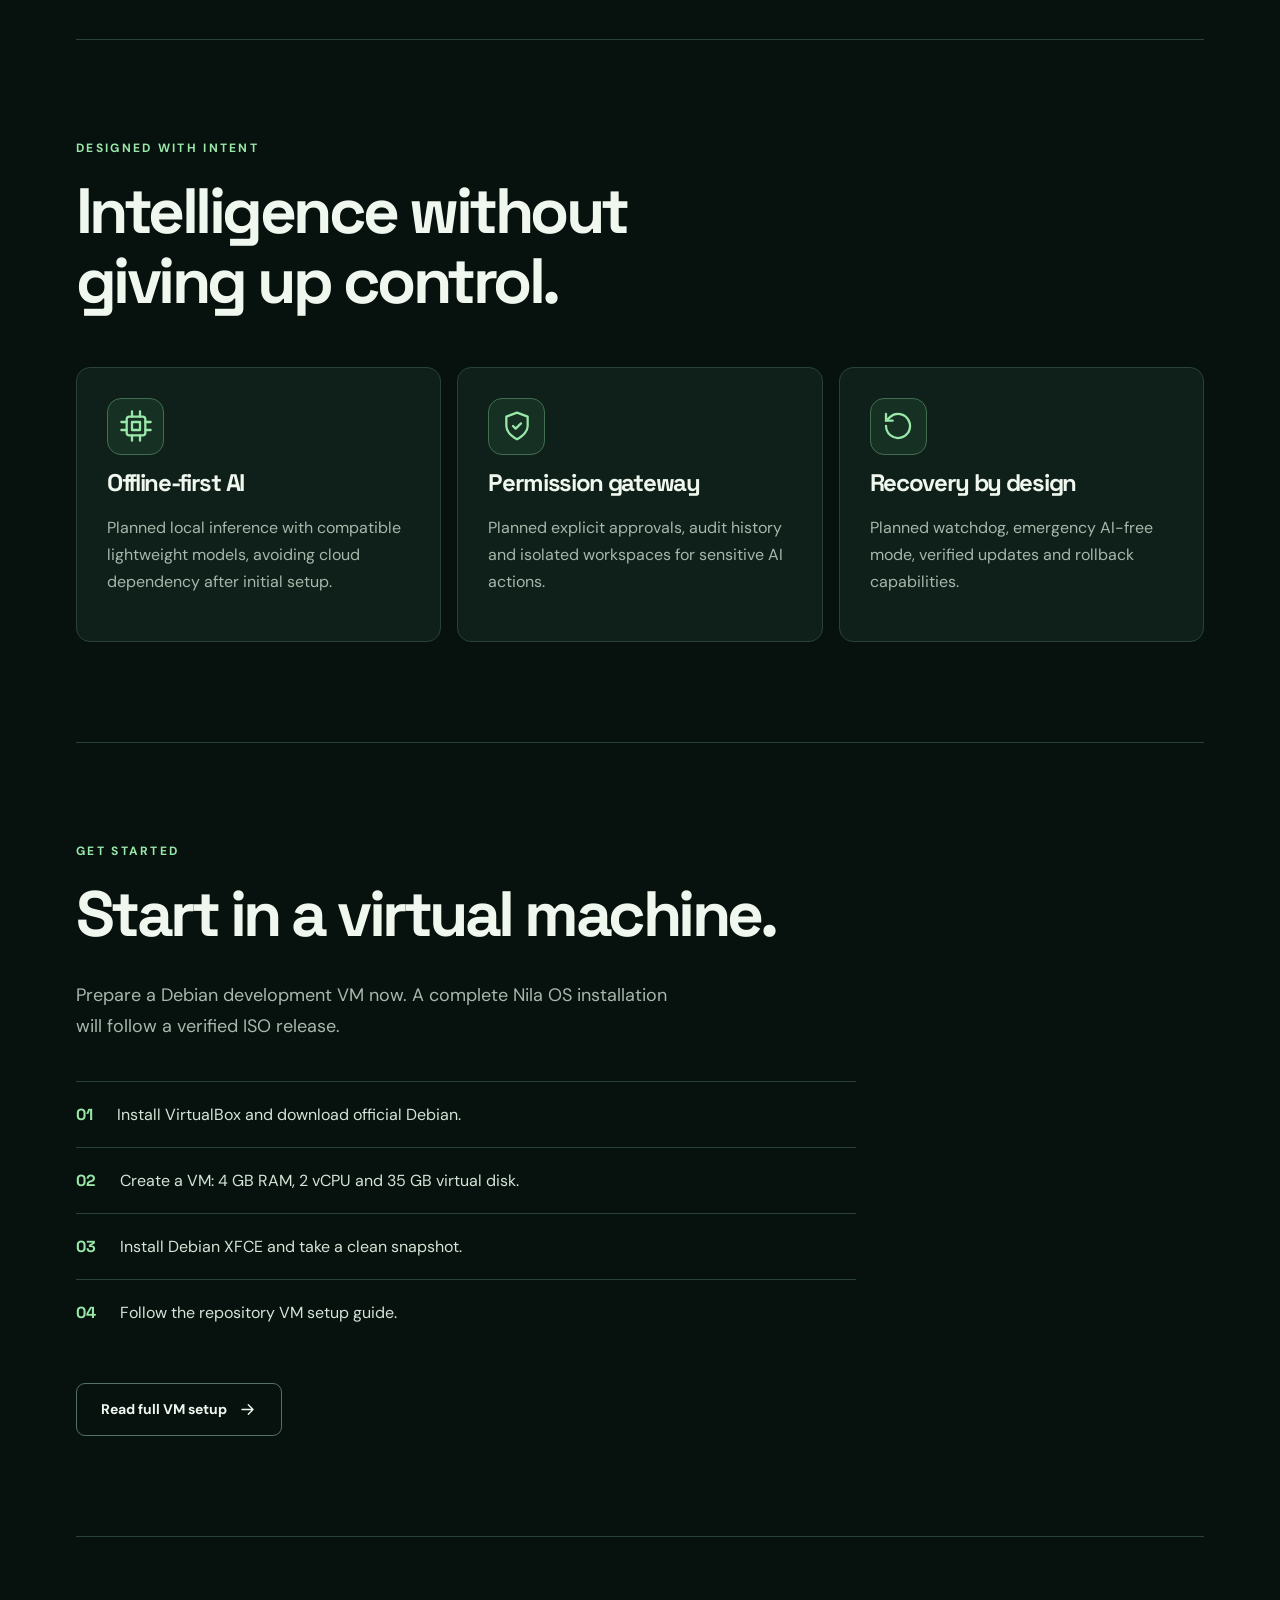
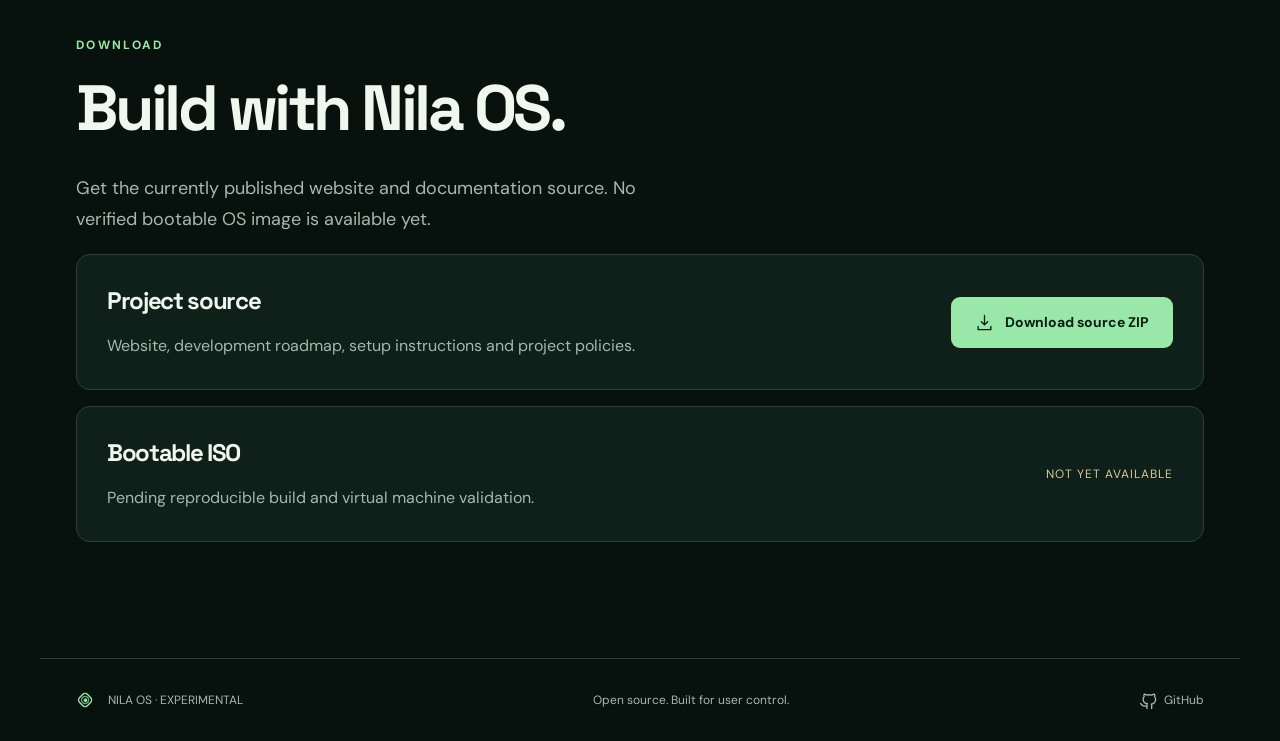
==== commit 24848a34: "Connect homepage to interactive demo, features, installation and download pages" ====
--- a/site/index.html
+++ b/site/index.html
@@ -2,9 +2,9 @@
 <html lang="en"><head><meta charset="utf-8"><meta name="viewport" content="width=device-width,initial-scale=1"><meta name="theme-color" content="#07130f"><meta name="description" content="Nila OS — experimental offline-first AI-native Linux project. Explore the roadmap, source and VM setup."><title>Nila OS — Your computer, your intelligence.</title><link rel="stylesheet" href="style.css"><script src="app.js" defer></script></head>
 <body>
 <svg class="icon-sprite" xmlns="http://www.w3.org/2000/svg" aria-hidden="true"><symbol id="i-cpu" viewBox="0 0 24 24"><rect x="5" y="5" width="14" height="14" rx="2"/><rect x="9" y="9" width="6" height="6"/><path d="M9 1v4m6-4v4M9 19v4m6-4v4M1 9h4m-4 6h4m14-6h4m-4 6h4"/></symbol><symbol id="i-shield" viewBox="0 0 24 24"><path d="M12 22s8-4 8-10V5l-8-3-8 3v7c0 6 8 10 8 10Z"/><path d="m9 12 2 2 4-4"/></symbol><symbol id="i-rotate" viewBox="0 0 24 24"><path d="M3 12a9 9 0 1 0 3-6.7L3 8"/><path d="M3 3v5h5"/></symbol><symbol id="i-arrow" viewBox="0 0 24 24"><path d="M5 12h14m-6-6 6 6-6 6"/></symbol><symbol id="i-download" viewBox="0 0 24 24"><path d="M12 3v12m-4-4 4 4 4-4M4 17v4h16v-4"/></symbol><symbol id="i-git" viewBox="0 0 24 24"><path d="M9 19c-5 1-5-2-7-3m14 6v-3.5c0-1 .2-1.6-.5-2 2.8-.3 5.5-1.3 5.5-6.1a4.7 4.7 0 0 0-1.3-3.3 4.2 4.2 0 0 0-.1-3.2s-1.1-.3-3.4 1.3a12 12 0 0 0-6.2 0C7.7 3.6 6.6 4 6.6 4a4.2 4.2 0 0 0-.1 3.2A4.7 4.7 0 0 0 5.2 10c0 4.8 2.7 5.8 5.5 6.1-.7.4-.7 1.1-.7 2V22"/></symbol></svg>
-<header class="site-header"><a class="logo" href="#" aria-label="Nila OS home"><span class="brand-mark" aria-hidden="true"><span></span><span></span><span></span></span> NILA<span>OS</span></a><button class="menu-toggle" type="button" aria-label="Open navigation" aria-controls="site-nav" aria-expanded="false"><span></span><span></span><span></span></button><nav id="site-nav" aria-label="Main navigation"><a href="#features">Features</a><a href="#install">VM setup</a><a href="#download">Download</a><a href="https://github.com/nadeemmhdm/nila-os">GitHub <svg class="icon tiny"><use href="#i-arrow"/></svg></a></nav></header>
-<main><section class="hero reveal"><div class="eyebrow"><span class="dot"></span> OPEN SOURCE · EXPERIMENTAL DEVELOPER PREVIEW</div><h1>Your computer.<br><em>Your intelligence.</em></h1><p>Meet the vision for Nila OS: an offline-first, AI-native Linux experience designed around privacy, user control and transparent permissions.</p><div class="actions"><a class="primary" href="#download">Explore downloads <svg class="icon"><use href="#i-arrow"/></svg></a><a class="secondary" href="#install">Set up a VM <svg class="icon"><use href="#i-arrow"/></svg></a></div><div class="notice">Development preview only. A verified bootable ISO and complete AI integration are not yet available.</div></section>
-<section class="reveal" id="features"><div class="eyebrow">DESIGNED WITH INTENT</div><h2>Intelligence without<br>giving up control.</h2><div class="grid"><article class="reveal"><div class="symbol"><svg class="icon feature-icon"><use href="#i-cpu"/></svg></div><h3>Offline-first AI</h3><p>Planned local inference with compatible lightweight models, avoiding cloud dependency after initial setup.</p></article><article class="reveal"><div class="symbol"><svg class="icon feature-icon"><use href="#i-shield"/></svg></div><h3>Permission gateway</h3><p>Planned explicit approvals, audit history and isolated workspaces for sensitive AI actions.</p></article><article class="reveal"><div class="symbol"><svg class="icon feature-icon"><use href="#i-rotate"/></svg></div><h3>Recovery by design</h3><p>Planned watchdog, emergency AI-free mode, verified updates and rollback capabilities.</p></article></div></section>
+<header class="site-header"><a class="logo" href="#" aria-label="Nila OS home"><span class="brand-mark" aria-hidden="true"><span></span><span></span><span></span></span> NILA<span>OS</span></a><button class="menu-toggle" type="button" aria-label="Open navigation" aria-controls="site-nav" aria-expanded="false"><span></span><span></span><span></span></button><nav id="site-nav" aria-label="Main navigation"><a href="features.html">Features</a><a href="demo.html">Live demo</a><a href="install.html">VM setup</a><a href="download.html">Downloads</a><a href="https://github.com/nadeemmhdm/nila-os">GitHub <svg class="icon tiny"><use href="#i-arrow"/></svg></a></nav></header>
+<main><section class="hero reveal"><div class="eyebrow"><span class="dot"></span> OPEN SOURCE · EXPERIMENTAL DEVELOPER PREVIEW</div><h1>Your computer.<br><em>Your intelligence.</em></h1><p>Meet the vision for Nila OS: an offline-first, AI-native Linux experience designed around privacy, user control and transparent permissions.</p><div class="actions"><a class="primary" href="download.html">Explore downloads <svg class="icon"><use href="#i-arrow"/></svg></a><a class="secondary" href="install.html">Set up a VM <svg class="icon"><use href="#i-arrow"/></svg></a></div><div class="notice">Development preview only. A verified bootable ISO and complete AI integration are not yet available.</div></section>
+<section class="reveal" id="experience"><div class="eyebrow">EXPLORE THE PROJECT</div><h2>More than a landing page.</h2><p>Explore an interactive concept workflow, planned capabilities, step-by-step VM instructions and current release downloads.</p><div class="grid"><article><div class="symbol"><svg class="icon feature-icon"><use href="#i-cpu"/></svg></div><h3>Interactive workflow</h3><p>Try a browser-only demonstration of sample AI requests and permission decisions. No real system actions.</p><a class="secondary" href="demo.html">Try concept demo <svg class="icon"><use href="#i-arrow"/></svg></a></article><article><div class="symbol"><svg class="icon feature-icon"><use href="#i-shield"/></svg></div><h3>Architecture & features</h3><p>Explore the planned offline-first assistant, independent permissions and recovery roadmap.</p><a class="secondary" href="features.html">Explore features <svg class="icon"><use href="#i-arrow"/></svg></a></article><article><div class="symbol"><svg class="icon feature-icon"><use href="#i-download"/></svg></div><h3>Installation & releases</h3><p>Prepare a Debian VM or download the current source-only developer preview.</p><a class="secondary" href="download.html">View downloads <svg class="icon"><use href="#i-arrow"/></svg></a></article></div></section><section class="reveal" id="features"><div class="eyebrow">DESIGNED WITH INTENT</div><h2>Intelligence without<br>giving up control.</h2><div class="grid"><article class="reveal"><div class="symbol"><svg class="icon feature-icon"><use href="#i-cpu"/></svg></div><h3>Offline-first AI</h3><p>Planned local inference with compatible lightweight models, avoiding cloud dependency after initial setup.</p></article><article class="reveal"><div class="symbol"><svg class="icon feature-icon"><use href="#i-shield"/></svg></div><h3>Permission gateway</h3><p>Planned explicit approvals, audit history and isolated workspaces for sensitive AI actions.</p></article><article class="reveal"><div class="symbol"><svg class="icon feature-icon"><use href="#i-rotate"/></svg></div><h3>Recovery by design</h3><p>Planned watchdog, emergency AI-free mode, verified updates and rollback capabilities.</p></article></div></section>
 <section class="reveal" id="install"><div class="eyebrow">GET STARTED</div><h2>Start in a virtual machine.</h2><p>Prepare a Debian development VM now. A complete Nila OS installation will follow a verified ISO release.</p><div class="steps"><div><b>01</b><span>Install VirtualBox and download official Debian.</span></div><div><b>02</b><span>Create a VM: 4 GB RAM, 2 vCPU and 35 GB virtual disk.</span></div><div><b>03</b><span>Install Debian XFCE and take a clean snapshot.</span></div><div><b>04</b><span>Follow the repository VM setup guide.</span></div></div><a class="secondary" href="https://github.com/nadeemmhdm/nila-os/blob/main/docs/VM_SETUP.md">Read full VM setup <svg class="icon"><use href="#i-arrow"/></svg></a></section>
 <section class="reveal" id="download"><div class="eyebrow">DOWNLOAD</div><h2>Build with Nila OS.</h2><p>Get the currently published website and documentation source. No verified bootable OS image is available yet.</p><div class="download"><div><h3>Project source</h3><p>Website, development roadmap, setup instructions and project policies.</p></div><a class="primary" href="https://github.com/nadeemmhdm/nila-os/archive/refs/heads/main.zip"><svg class="icon"><use href="#i-download"/></svg> Download source ZIP</a></div><div class="download"><div><h3>Bootable ISO</h3><p>Pending reproducible build and virtual machine validation.</p></div><span class="unavailable">NOT YET AVAILABLE</span></div></section></main>
 <footer><span class="footer-brand"><span class="brand-mark small" aria-hidden="true"><span></span><span></span><span></span></span> NILA OS · EXPERIMENTAL</span><span>Open source. Built for user control.</span><a href="https://github.com/nadeemmhdm/nila-os"><svg class="icon"><use href="#i-git"/></svg> GitHub</a></footer></body></html>
--- a/site/style.css
+++ b/site/style.css
@@ -13,3 +13,11 @@
 .steps{margin:38px 0;max-width:780px}.steps>div{display:flex;gap:24px;align-items:center;border-top:1px solid var(--line);padding:22px 0;color:#d4e4d6}.steps b{color:var(--accent);font-family:'Space Grotesk',sans-serif}.download{display:flex;justify-content:space-between;align-items:center;gap:25px;margin:16px 0}.download h3{margin-top:0}.download p{margin-bottom:0}.unavailable{font-size:12px;color:#d6c99d;white-space:nowrap;letter-spacing:1px}footer{border-top:1px solid var(--line);color:var(--muted);font-size:12px}.footer-brand,footer a{display:inline-flex;align-items:center;gap:6px}
 @keyframes icon-float{0%,100%{transform:translateY(0)}50%{transform:translateY(-5px)}}@keyframes icon-bounce{0%,100%{transform:translateY(0)}50%{transform:translateY(-8px) rotate(-6deg)}}@keyframes pulse{0%,100%{opacity:1;box-shadow:0 0 0 0 #9ae8a955}50%{opacity:.7;box-shadow:0 0 0 6px #9ae8a900}}@keyframes mark-spin{0%,100%{transform:rotate(45deg)}50%{transform:rotate(135deg)}}
 @media(max-width:720px){header,footer{padding:22px;flex-wrap:wrap}main{padding:0 22px}nav{gap:12px;font-size:12px;flex-wrap:wrap}.hero{padding:85px 0}.grid{grid-template-columns:1fr}.download{align-items:flex-start;flex-direction:column}section:not(.hero){padding:70px 0}h1{font-size:clamp(52px,11vw,76px)}}@media(prefers-reduced-motion:reduce){*,*::before,*::after{animation:none!important;transition:none!important;scroll-behavior:auto!important}}
+
+/* Responsive navigation, touch targets and progressive motion */
+.site-header{position:relative;z-index:20}.menu-toggle{display:none;appearance:none;background:#14271e;border:1px solid #42644f;border-radius:10px;width:46px;height:46px;align-items:center;justify-content:center;flex-direction:column;gap:5px;cursor:pointer;color:var(--text);transition:background .25s,border-color .25s}.menu-toggle span{display:block;width:21px;height:2px;border-radius:2px;background:currentColor;transition:transform .28s,opacity .2s}.menu-toggle:hover,.menu-toggle:focus-visible{background:#254833;border-color:var(--accent)}.menu-toggle[aria-expanded="true"] span:first-child{transform:translateY(7px) rotate(45deg)}.menu-toggle[aria-expanded="true"] span:nth-child(2){opacity:0}.menu-toggle[aria-expanded="true"] span:last-child{transform:translateY(-7px) rotate(-45deg)}
+.reveal{opacity:1;transform:none}@media(prefers-reduced-motion:no-preference){.reveal{opacity:0;transform:translateY(24px);transition:opacity .75s ease,transform .75s ease}.reveal.is-visible{opacity:1;transform:translateY(0)}.hero.reveal{opacity:1;transform:none}.grid article.reveal:nth-child(2){transition-delay:.1s}.grid article.reveal:nth-child(3){transition-delay:.2s}}
+a:focus-visible,button:focus-visible{outline:2px solid var(--accent);outline-offset:4px}.hero:after{max-width:70vw;animation:glow-drift 7s ease-in-out infinite alternate}@keyframes glow-drift{to{transform:translate(-35px,28px);opacity:.55}}
+@media(max-width:768px){header.site-header{flex-wrap:nowrap;padding:16px 20px;min-height:76px}.menu-toggle{display:flex;flex-shrink:0;margin-left:auto}.site-header nav{display:flex;position:absolute;top:calc(100% + 1px);left:12px;right:12px;flex-direction:column;gap:0;padding:10px;background:#10221b;border:1px solid #385a45;border-radius:12px;box-shadow:0 18px 35px #0008;opacity:0;visibility:hidden;pointer-events:none;transform:translateY(-10px);transition:opacity .25s,transform .25s,visibility .25s;z-index:50}.site-header nav.is-open{opacity:1;visibility:visible;pointer-events:auto;transform:translateY(0)}.site-header nav a{display:flex;align-items:center;justify-content:space-between;padding:15px 13px;border-radius:8px;min-height:48px;font-size:15px}.site-header nav a:hover,.site-header nav a:focus-visible{background:#213d2d}.hero{padding:74px 0 90px}.hero:after{right:0;top:0;max-width:100%;width:270px;height:300px}.eyebrow{line-height:1.7;font-size:10px;letter-spacing:1.5px}h1{overflow-wrap:break-word;font-size:clamp(44px,10.5vw,72px)}h2{overflow-wrap:break-word}.hero>p,section>p{font-size:16px}.actions a{min-height:48px}.steps>div{align-items:flex-start}.download .primary{max-width:100%;white-space:normal;text-align:center}footer{gap:16px}}
+@media(max-width:380px){main{padding:0 17px}header.site-header{padding:14px 17px}.logo{font-size:21px}.actions{flex-direction:column;align-items:stretch}.actions a{width:100%}.grid article,.download{padding:22px}h1{font-size:clamp(39px,10vw,50px)}.unavailable{white-space:normal}}
+@media(prefers-reduced-motion:reduce){.reveal{opacity:1!important;transform:none!important}.site-header nav{transition:none!important}}
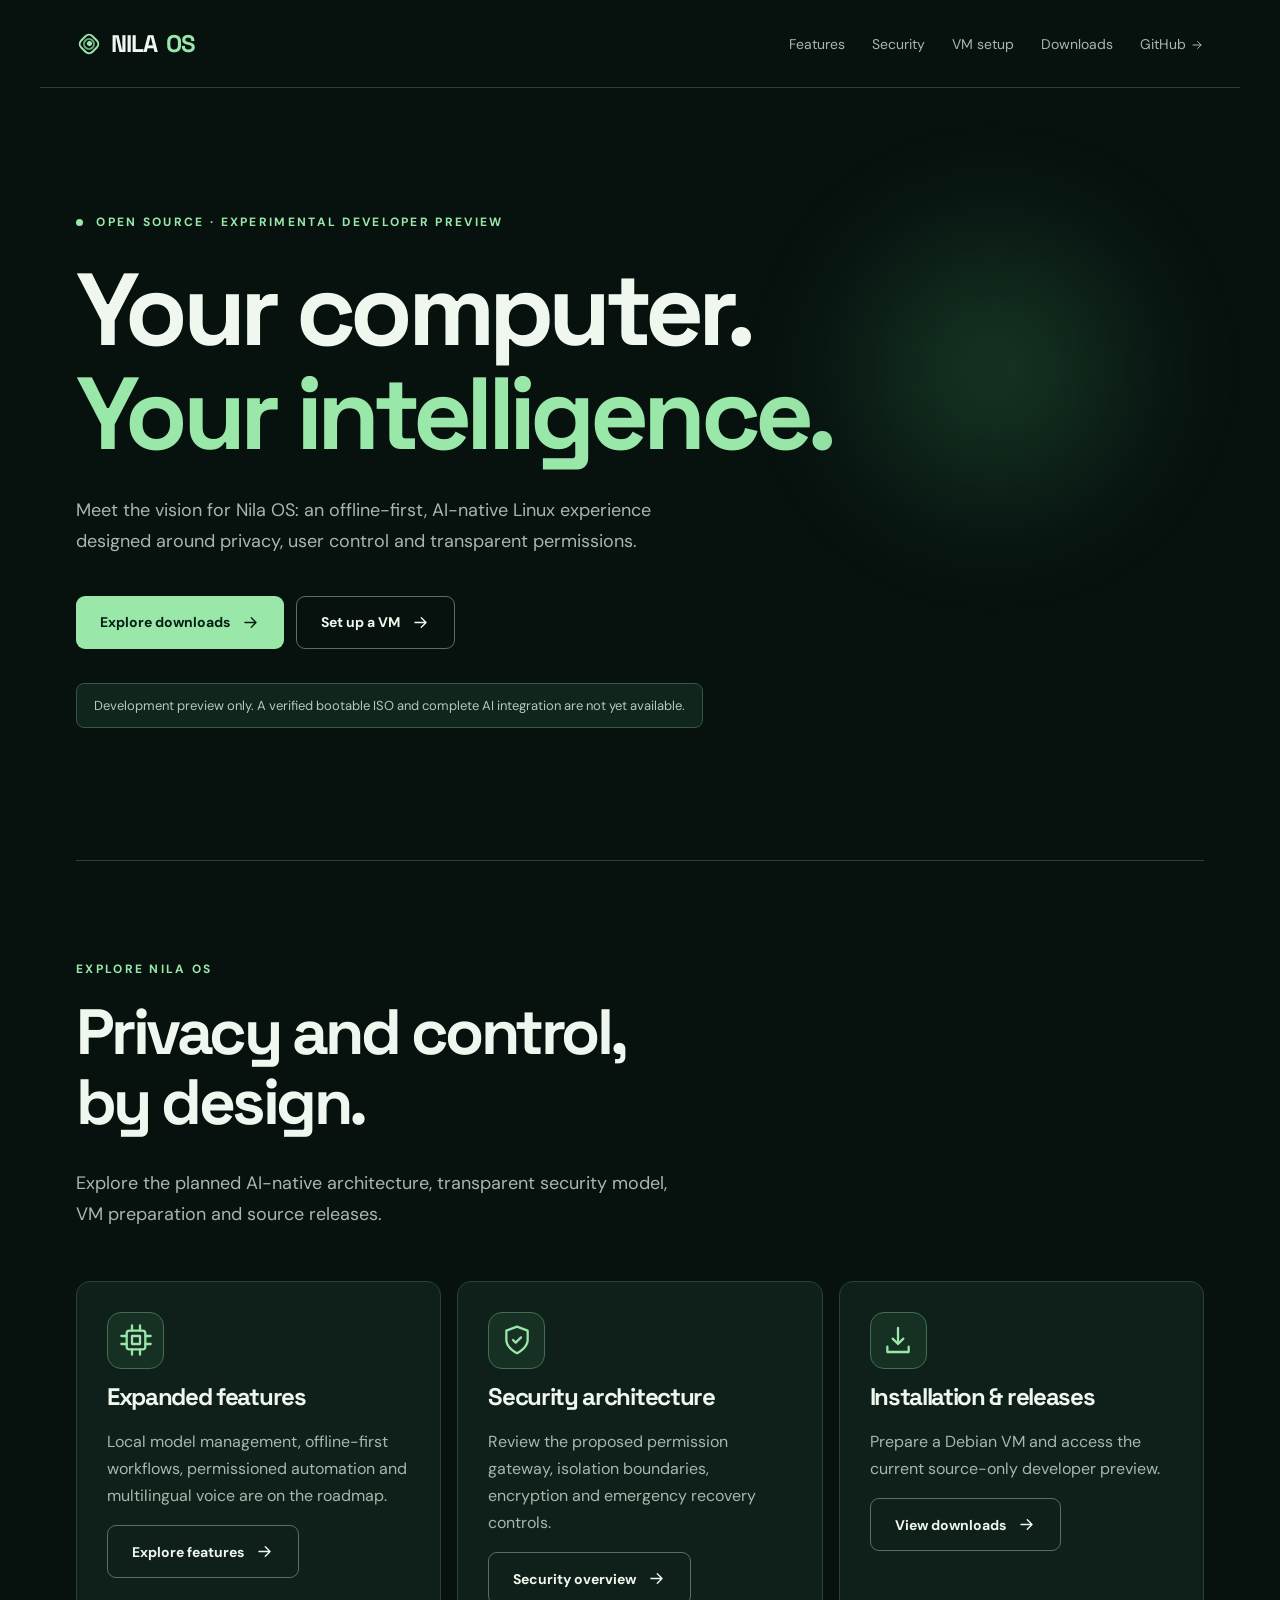
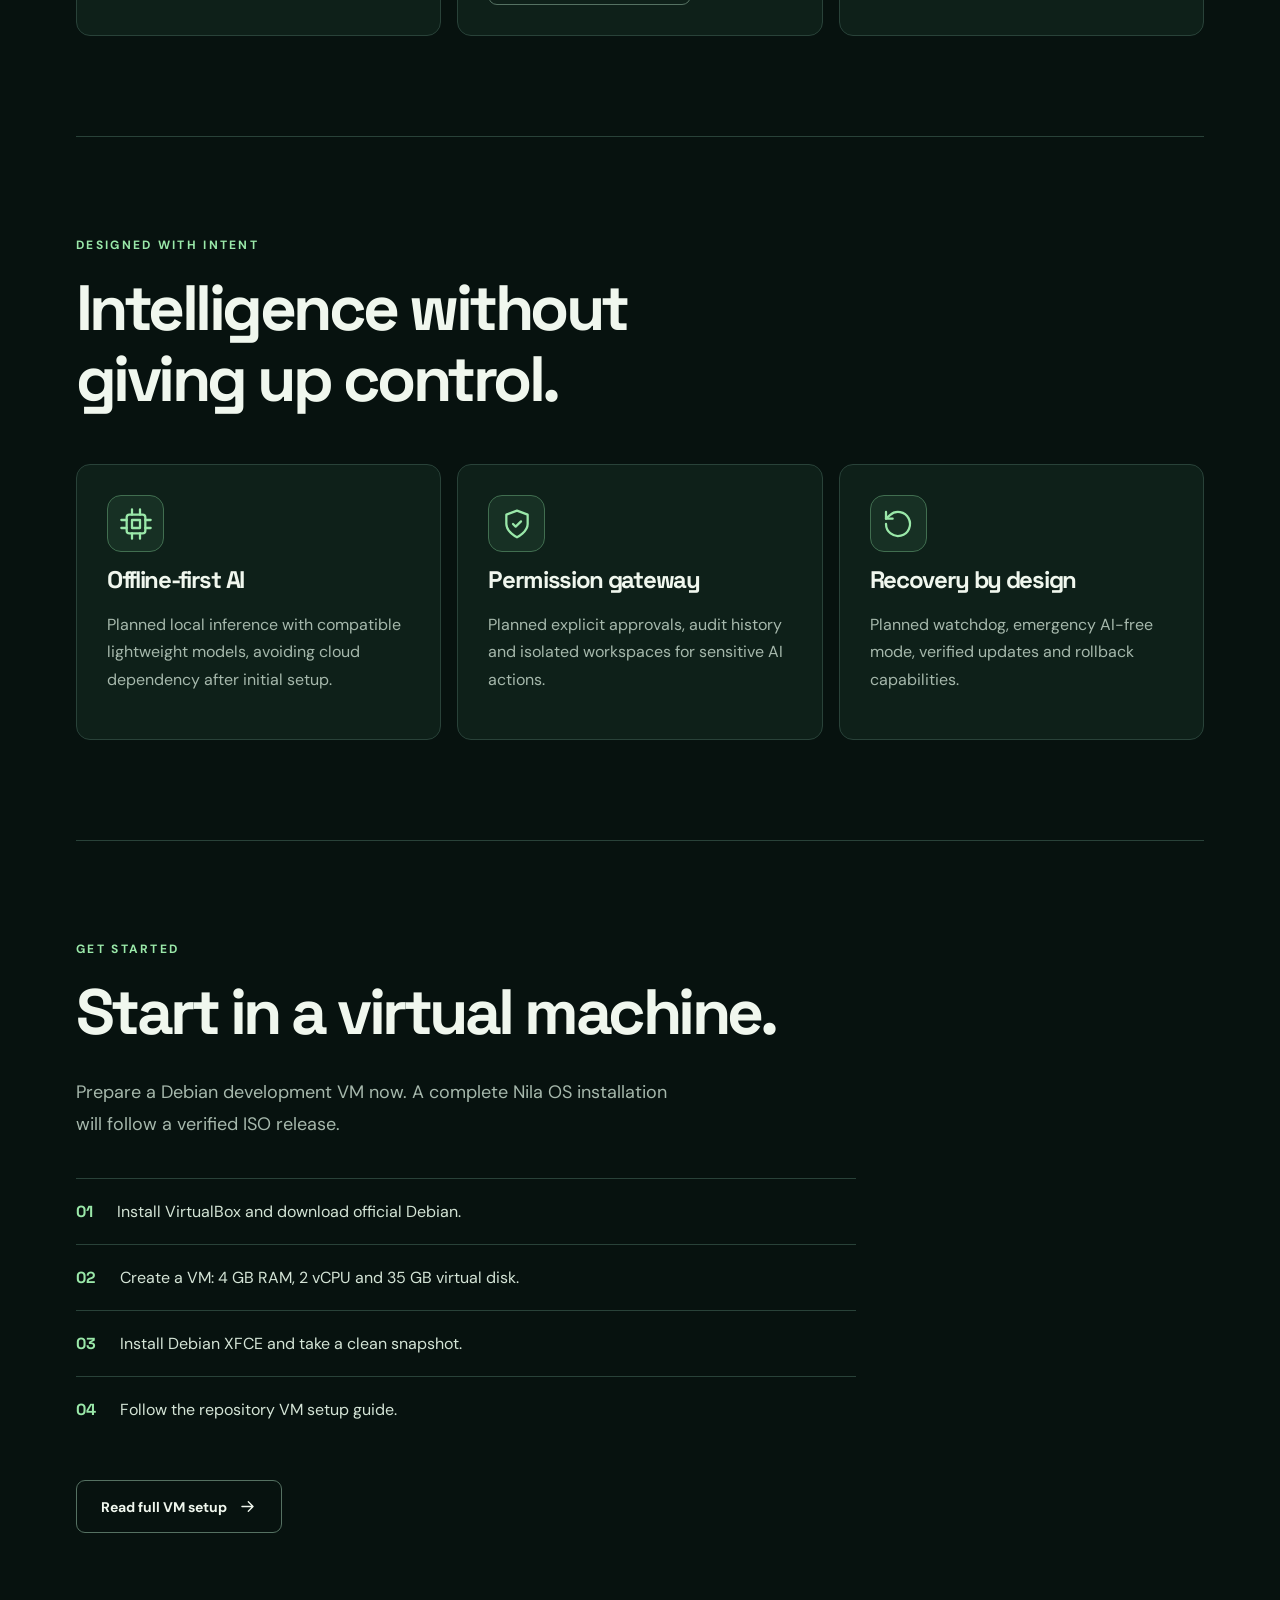
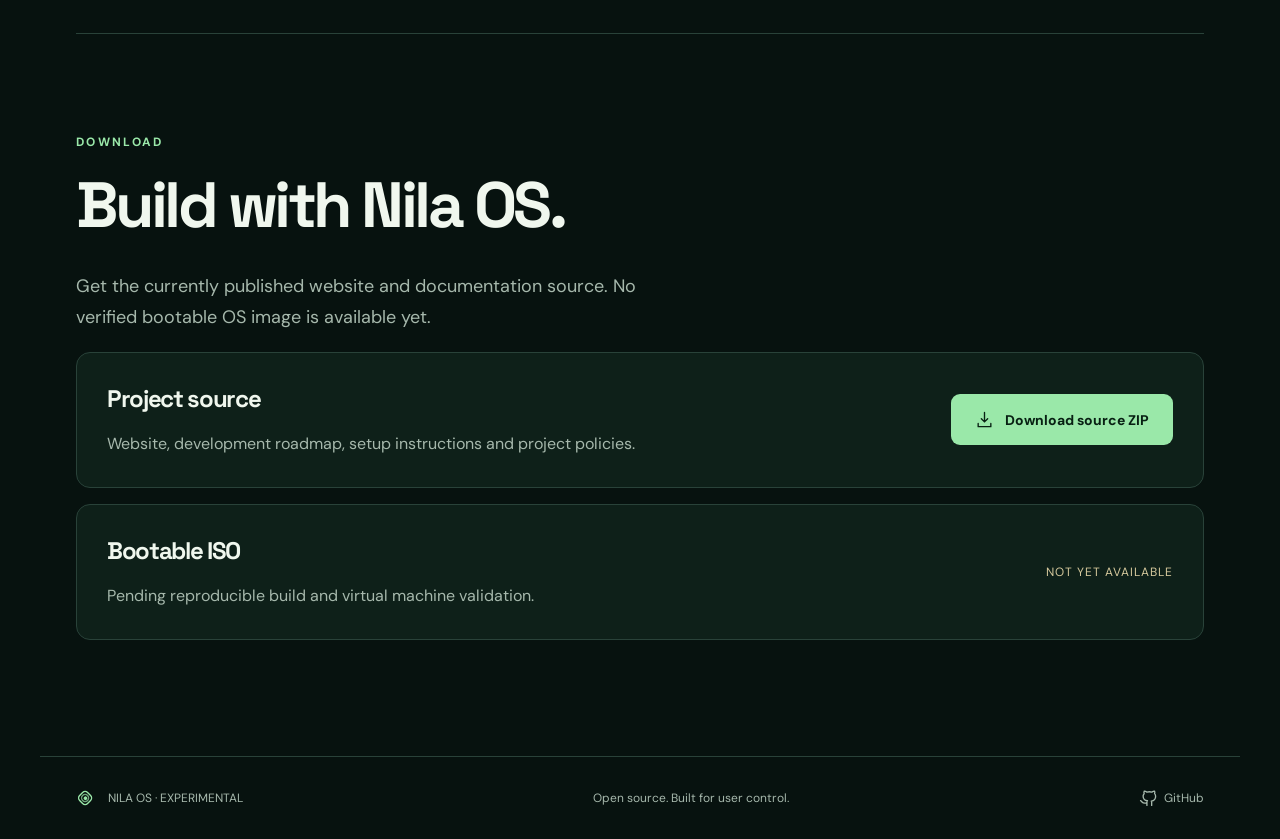
==== commit 9ea99377: "Remove demo navigation and expand feature and security discovery" ====
--- a/site/index.html
+++ b/site/index.html
@@ -2,9 +2,9 @@
 <html lang="en"><head><meta charset="utf-8"><meta name="viewport" content="width=device-width,initial-scale=1"><meta name="theme-color" content="#07130f"><meta name="description" content="Nila OS — experimental offline-first AI-native Linux project. Explore the roadmap, source and VM setup."><title>Nila OS — Your computer, your intelligence.</title><link rel="stylesheet" href="style.css"><script src="app.js" defer></script></head>
 <body>
 <svg class="icon-sprite" xmlns="http://www.w3.org/2000/svg" aria-hidden="true"><symbol id="i-cpu" viewBox="0 0 24 24"><rect x="5" y="5" width="14" height="14" rx="2"/><rect x="9" y="9" width="6" height="6"/><path d="M9 1v4m6-4v4M9 19v4m6-4v4M1 9h4m-4 6h4m14-6h4m-4 6h4"/></symbol><symbol id="i-shield" viewBox="0 0 24 24"><path d="M12 22s8-4 8-10V5l-8-3-8 3v7c0 6 8 10 8 10Z"/><path d="m9 12 2 2 4-4"/></symbol><symbol id="i-rotate" viewBox="0 0 24 24"><path d="M3 12a9 9 0 1 0 3-6.7L3 8"/><path d="M3 3v5h5"/></symbol><symbol id="i-arrow" viewBox="0 0 24 24"><path d="M5 12h14m-6-6 6 6-6 6"/></symbol><symbol id="i-download" viewBox="0 0 24 24"><path d="M12 3v12m-4-4 4 4 4-4M4 17v4h16v-4"/></symbol><symbol id="i-git" viewBox="0 0 24 24"><path d="M9 19c-5 1-5-2-7-3m14 6v-3.5c0-1 .2-1.6-.5-2 2.8-.3 5.5-1.3 5.5-6.1a4.7 4.7 0 0 0-1.3-3.3 4.2 4.2 0 0 0-.1-3.2s-1.1-.3-3.4 1.3a12 12 0 0 0-6.2 0C7.7 3.6 6.6 4 6.6 4a4.2 4.2 0 0 0-.1 3.2A4.7 4.7 0 0 0 5.2 10c0 4.8 2.7 5.8 5.5 6.1-.7.4-.7 1.1-.7 2V22"/></symbol></svg>
-<header class="site-header"><a class="logo" href="#" aria-label="Nila OS home"><span class="brand-mark" aria-hidden="true"><span></span><span></span><span></span></span> NILA<span>OS</span></a><button class="menu-toggle" type="button" aria-label="Open navigation" aria-controls="site-nav" aria-expanded="false"><span></span><span></span><span></span></button><nav id="site-nav" aria-label="Main navigation"><a href="features.html">Features</a><a href="demo.html">Live demo</a><a href="install.html">VM setup</a><a href="download.html">Downloads</a><a href="https://github.com/nadeemmhdm/nila-os">GitHub <svg class="icon tiny"><use href="#i-arrow"/></svg></a></nav></header>
+<header class="site-header"><a class="logo" href="#" aria-label="Nila OS home"><span class="brand-mark" aria-hidden="true"><span></span><span></span><span></span></span> NILA<span>OS</span></a><button class="menu-toggle" type="button" aria-label="Open navigation" aria-controls="site-nav" aria-expanded="false"><span></span><span></span><span></span></button><nav id="site-nav" aria-label="Main navigation"><a href="features.html">Features</a><a href="security.html">Security</a><a href="install.html">VM setup</a><a href="download.html">Downloads</a><a href="https://github.com/nadeemmhdm/nila-os">GitHub <svg class="icon tiny"><use href="#i-arrow"/></svg></a></nav></header>
 <main><section class="hero reveal"><div class="eyebrow"><span class="dot"></span> OPEN SOURCE · EXPERIMENTAL DEVELOPER PREVIEW</div><h1>Your computer.<br><em>Your intelligence.</em></h1><p>Meet the vision for Nila OS: an offline-first, AI-native Linux experience designed around privacy, user control and transparent permissions.</p><div class="actions"><a class="primary" href="download.html">Explore downloads <svg class="icon"><use href="#i-arrow"/></svg></a><a class="secondary" href="install.html">Set up a VM <svg class="icon"><use href="#i-arrow"/></svg></a></div><div class="notice">Development preview only. A verified bootable ISO and complete AI integration are not yet available.</div></section>
-<section class="reveal" id="experience"><div class="eyebrow">EXPLORE THE PROJECT</div><h2>More than a landing page.</h2><p>Explore an interactive concept workflow, planned capabilities, step-by-step VM instructions and current release downloads.</p><div class="grid"><article><div class="symbol"><svg class="icon feature-icon"><use href="#i-cpu"/></svg></div><h3>Interactive workflow</h3><p>Try a browser-only demonstration of sample AI requests and permission decisions. No real system actions.</p><a class="secondary" href="demo.html">Try concept demo <svg class="icon"><use href="#i-arrow"/></svg></a></article><article><div class="symbol"><svg class="icon feature-icon"><use href="#i-shield"/></svg></div><h3>Architecture & features</h3><p>Explore the planned offline-first assistant, independent permissions and recovery roadmap.</p><a class="secondary" href="features.html">Explore features <svg class="icon"><use href="#i-arrow"/></svg></a></article><article><div class="symbol"><svg class="icon feature-icon"><use href="#i-download"/></svg></div><h3>Installation & releases</h3><p>Prepare a Debian VM or download the current source-only developer preview.</p><a class="secondary" href="download.html">View downloads <svg class="icon"><use href="#i-arrow"/></svg></a></article></div></section><section class="reveal" id="features"><div class="eyebrow">DESIGNED WITH INTENT</div><h2>Intelligence without<br>giving up control.</h2><div class="grid"><article class="reveal"><div class="symbol"><svg class="icon feature-icon"><use href="#i-cpu"/></svg></div><h3>Offline-first AI</h3><p>Planned local inference with compatible lightweight models, avoiding cloud dependency after initial setup.</p></article><article class="reveal"><div class="symbol"><svg class="icon feature-icon"><use href="#i-shield"/></svg></div><h3>Permission gateway</h3><p>Planned explicit approvals, audit history and isolated workspaces for sensitive AI actions.</p></article><article class="reveal"><div class="symbol"><svg class="icon feature-icon"><use href="#i-rotate"/></svg></div><h3>Recovery by design</h3><p>Planned watchdog, emergency AI-free mode, verified updates and rollback capabilities.</p></article></div></section>
+<section class="reveal" id="experience"><div class="eyebrow">EXPLORE NILA OS</div><h2>Privacy and control,<br>by design.</h2><p>Explore the planned AI-native architecture, transparent security model, VM preparation and source releases.</p><div class="grid"><article><div class="symbol"><svg class="icon feature-icon"><use href="#i-cpu"/></svg></div><h3>Expanded features</h3><p>Local model management, offline-first workflows, permissioned automation and multilingual voice are on the roadmap.</p><a class="secondary" href="features.html">Explore features <svg class="icon"><use href="#i-arrow"/></svg></a></article><article><div class="symbol"><svg class="icon feature-icon"><use href="#i-shield"/></svg></div><h3>Security architecture</h3><p>Review the proposed permission gateway, isolation boundaries, encryption and emergency recovery controls.</p><a class="secondary" href="security.html">Security overview <svg class="icon"><use href="#i-arrow"/></svg></a></article><article><div class="symbol"><svg class="icon feature-icon"><use href="#i-download"/></svg></div><h3>Installation & releases</h3><p>Prepare a Debian VM and access the current source-only developer preview.</p><a class="secondary" href="download.html">View downloads <svg class="icon"><use href="#i-arrow"/></svg></a></article></div></section><section class="reveal" id="features"><div class="eyebrow">DESIGNED WITH INTENT</div><h2>Intelligence without<br>giving up control.</h2><div class="grid"><article class="reveal"><div class="symbol"><svg class="icon feature-icon"><use href="#i-cpu"/></svg></div><h3>Offline-first AI</h3><p>Planned local inference with compatible lightweight models, avoiding cloud dependency after initial setup.</p></article><article class="reveal"><div class="symbol"><svg class="icon feature-icon"><use href="#i-shield"/></svg></div><h3>Permission gateway</h3><p>Planned explicit approvals, audit history and isolated workspaces for sensitive AI actions.</p></article><article class="reveal"><div class="symbol"><svg class="icon feature-icon"><use href="#i-rotate"/></svg></div><h3>Recovery by design</h3><p>Planned watchdog, emergency AI-free mode, verified updates and rollback capabilities.</p></article></div></section>
 <section class="reveal" id="install"><div class="eyebrow">GET STARTED</div><h2>Start in a virtual machine.</h2><p>Prepare a Debian development VM now. A complete Nila OS installation will follow a verified ISO release.</p><div class="steps"><div><b>01</b><span>Install VirtualBox and download official Debian.</span></div><div><b>02</b><span>Create a VM: 4 GB RAM, 2 vCPU and 35 GB virtual disk.</span></div><div><b>03</b><span>Install Debian XFCE and take a clean snapshot.</span></div><div><b>04</b><span>Follow the repository VM setup guide.</span></div></div><a class="secondary" href="https://github.com/nadeemmhdm/nila-os/blob/main/docs/VM_SETUP.md">Read full VM setup <svg class="icon"><use href="#i-arrow"/></svg></a></section>
 <section class="reveal" id="download"><div class="eyebrow">DOWNLOAD</div><h2>Build with Nila OS.</h2><p>Get the currently published website and documentation source. No verified bootable OS image is available yet.</p><div class="download"><div><h3>Project source</h3><p>Website, development roadmap, setup instructions and project policies.</p></div><a class="primary" href="https://github.com/nadeemmhdm/nila-os/archive/refs/heads/main.zip"><svg class="icon"><use href="#i-download"/></svg> Download source ZIP</a></div><div class="download"><div><h3>Bootable ISO</h3><p>Pending reproducible build and virtual machine validation.</p></div><span class="unavailable">NOT YET AVAILABLE</span></div></section></main>
 <footer><span class="footer-brand"><span class="brand-mark small" aria-hidden="true"><span></span><span></span><span></span></span> NILA OS · EXPERIMENTAL</span><span>Open source. Built for user control.</span><a href="https://github.com/nadeemmhdm/nila-os"><svg class="icon"><use href="#i-git"/></svg> GitHub</a></footer></body></html>
